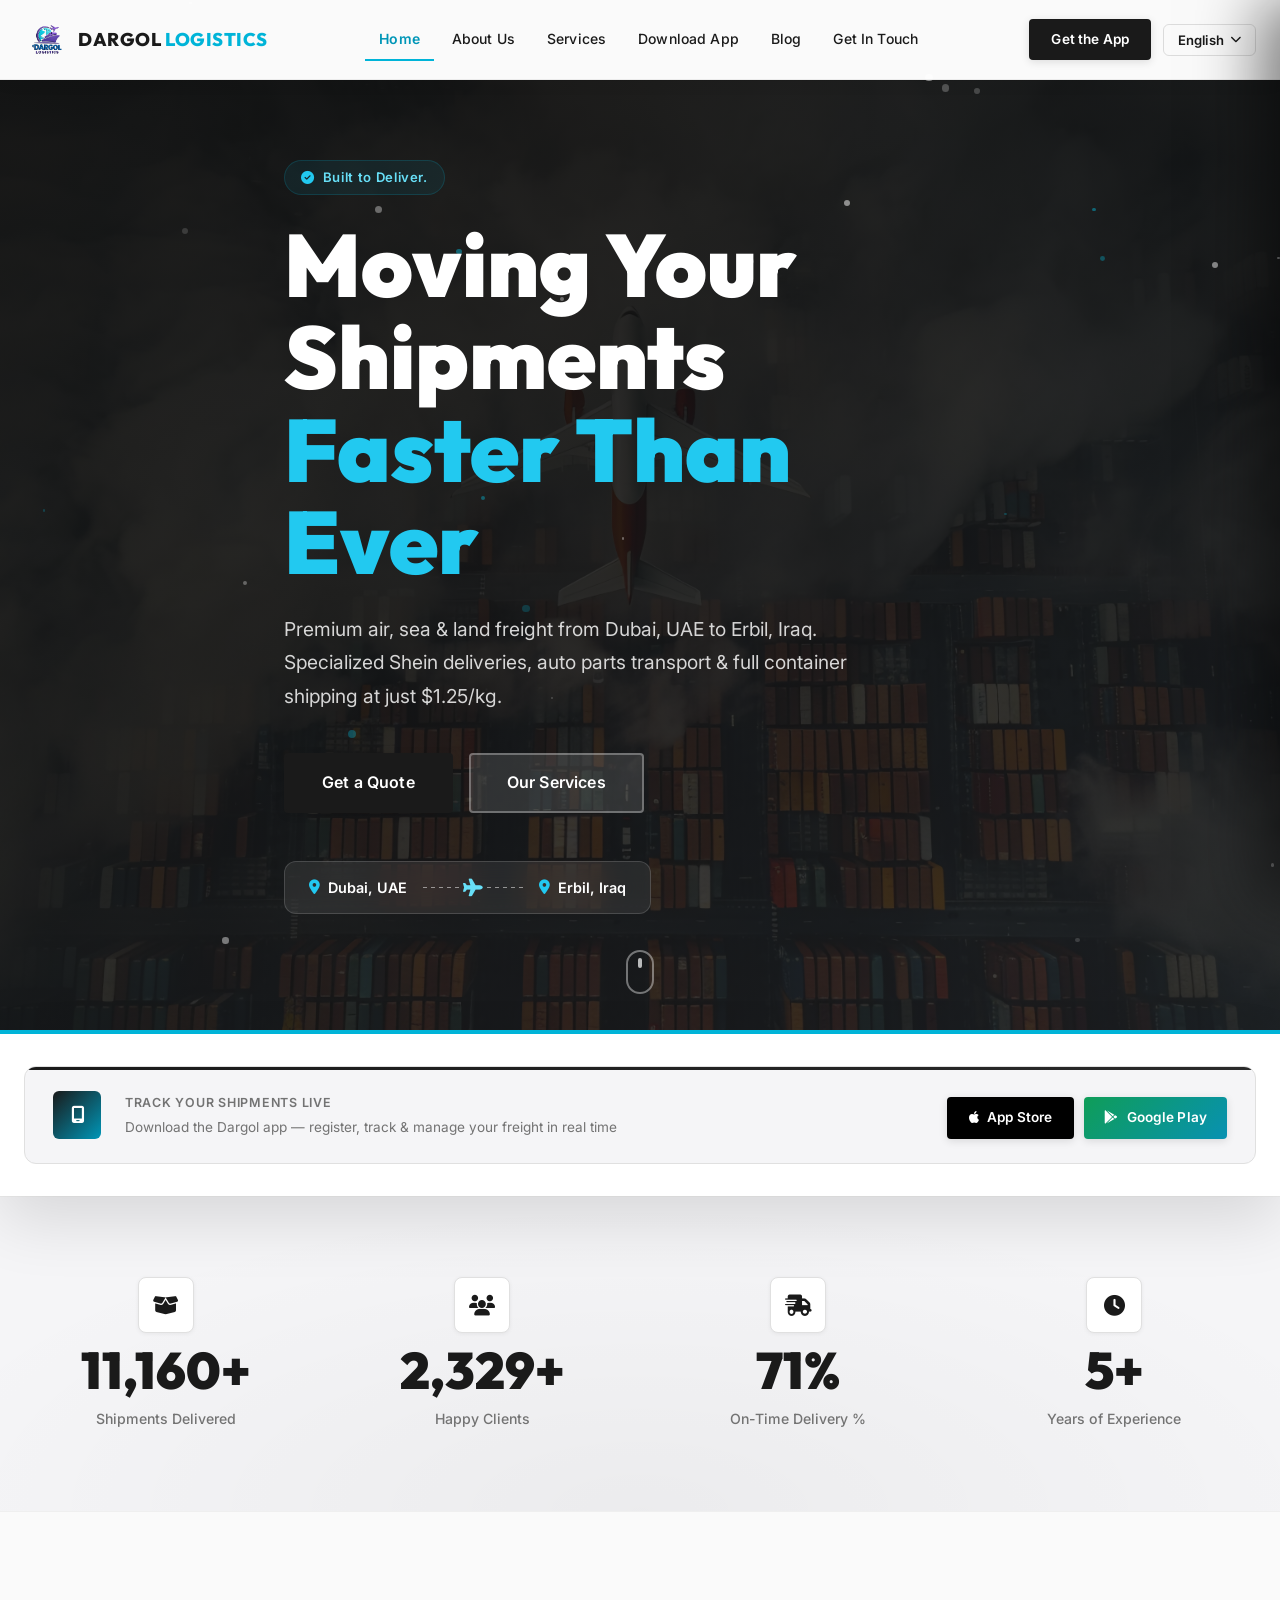
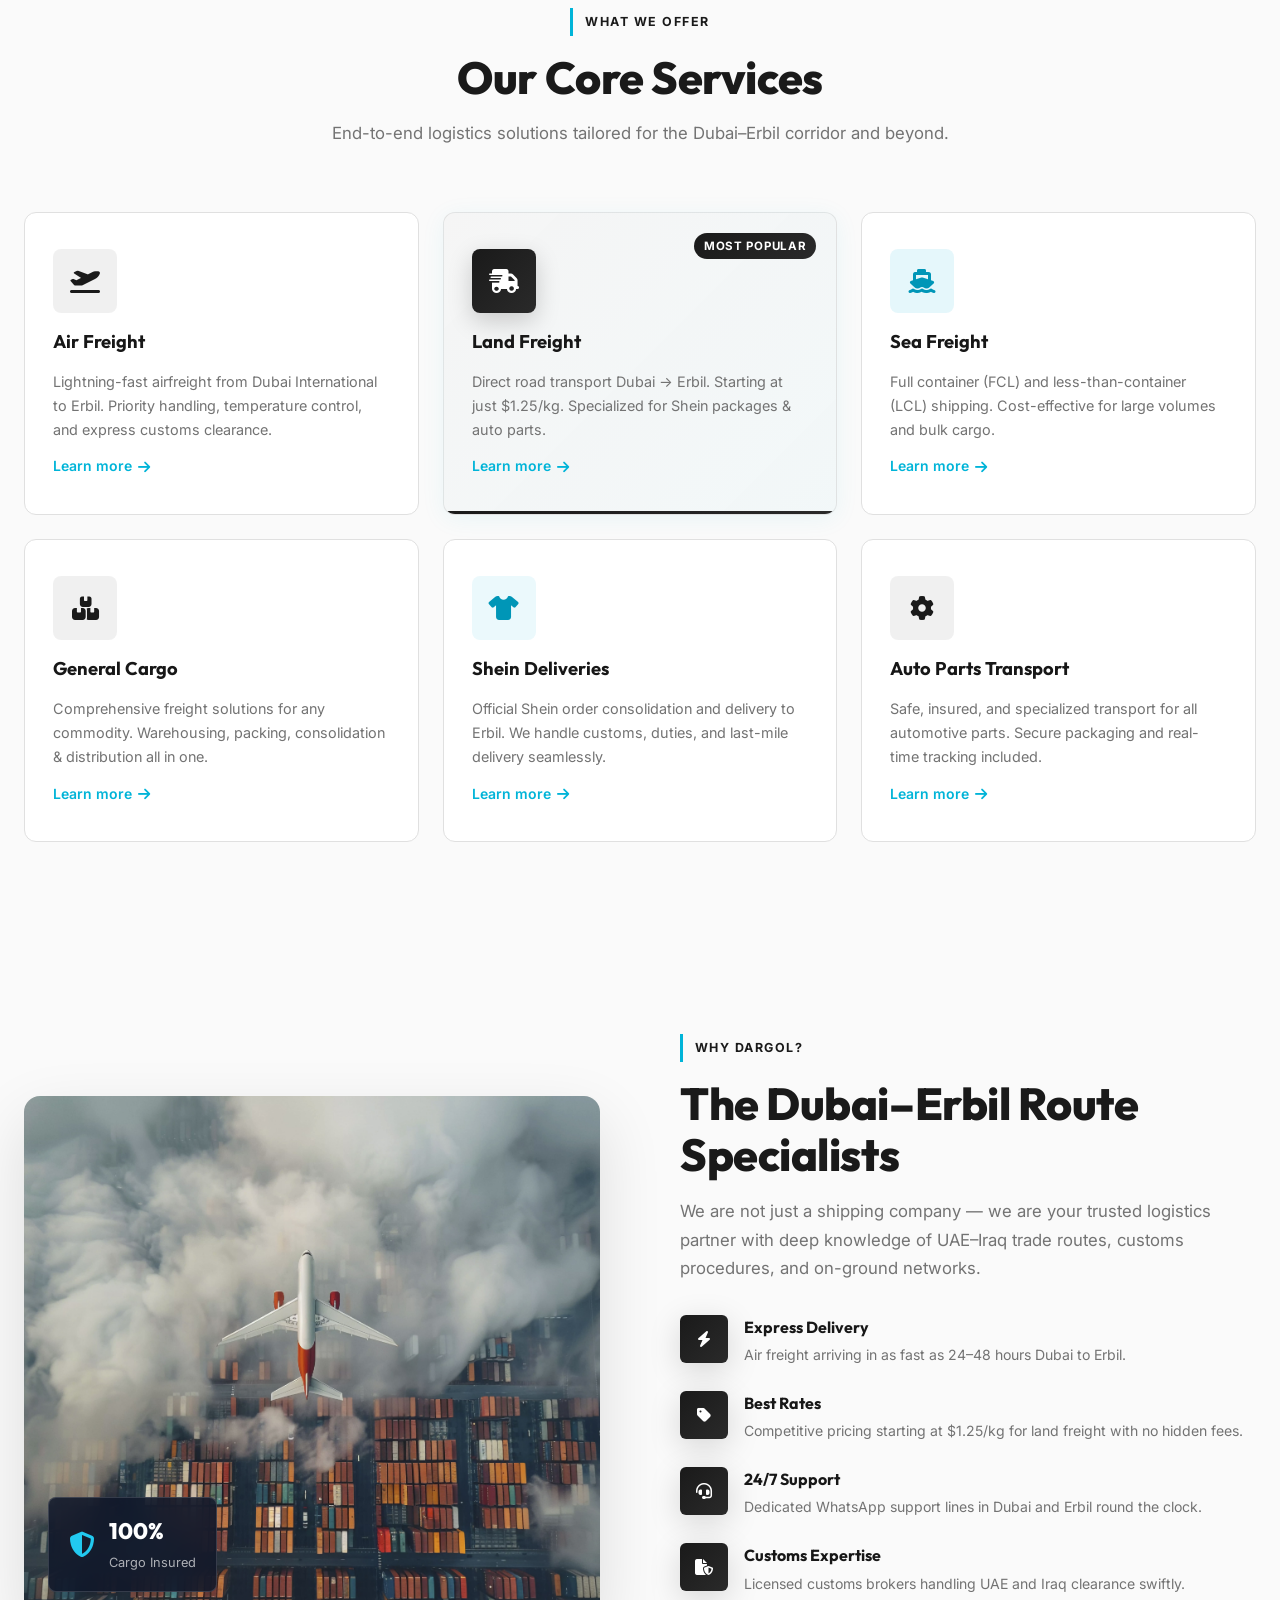
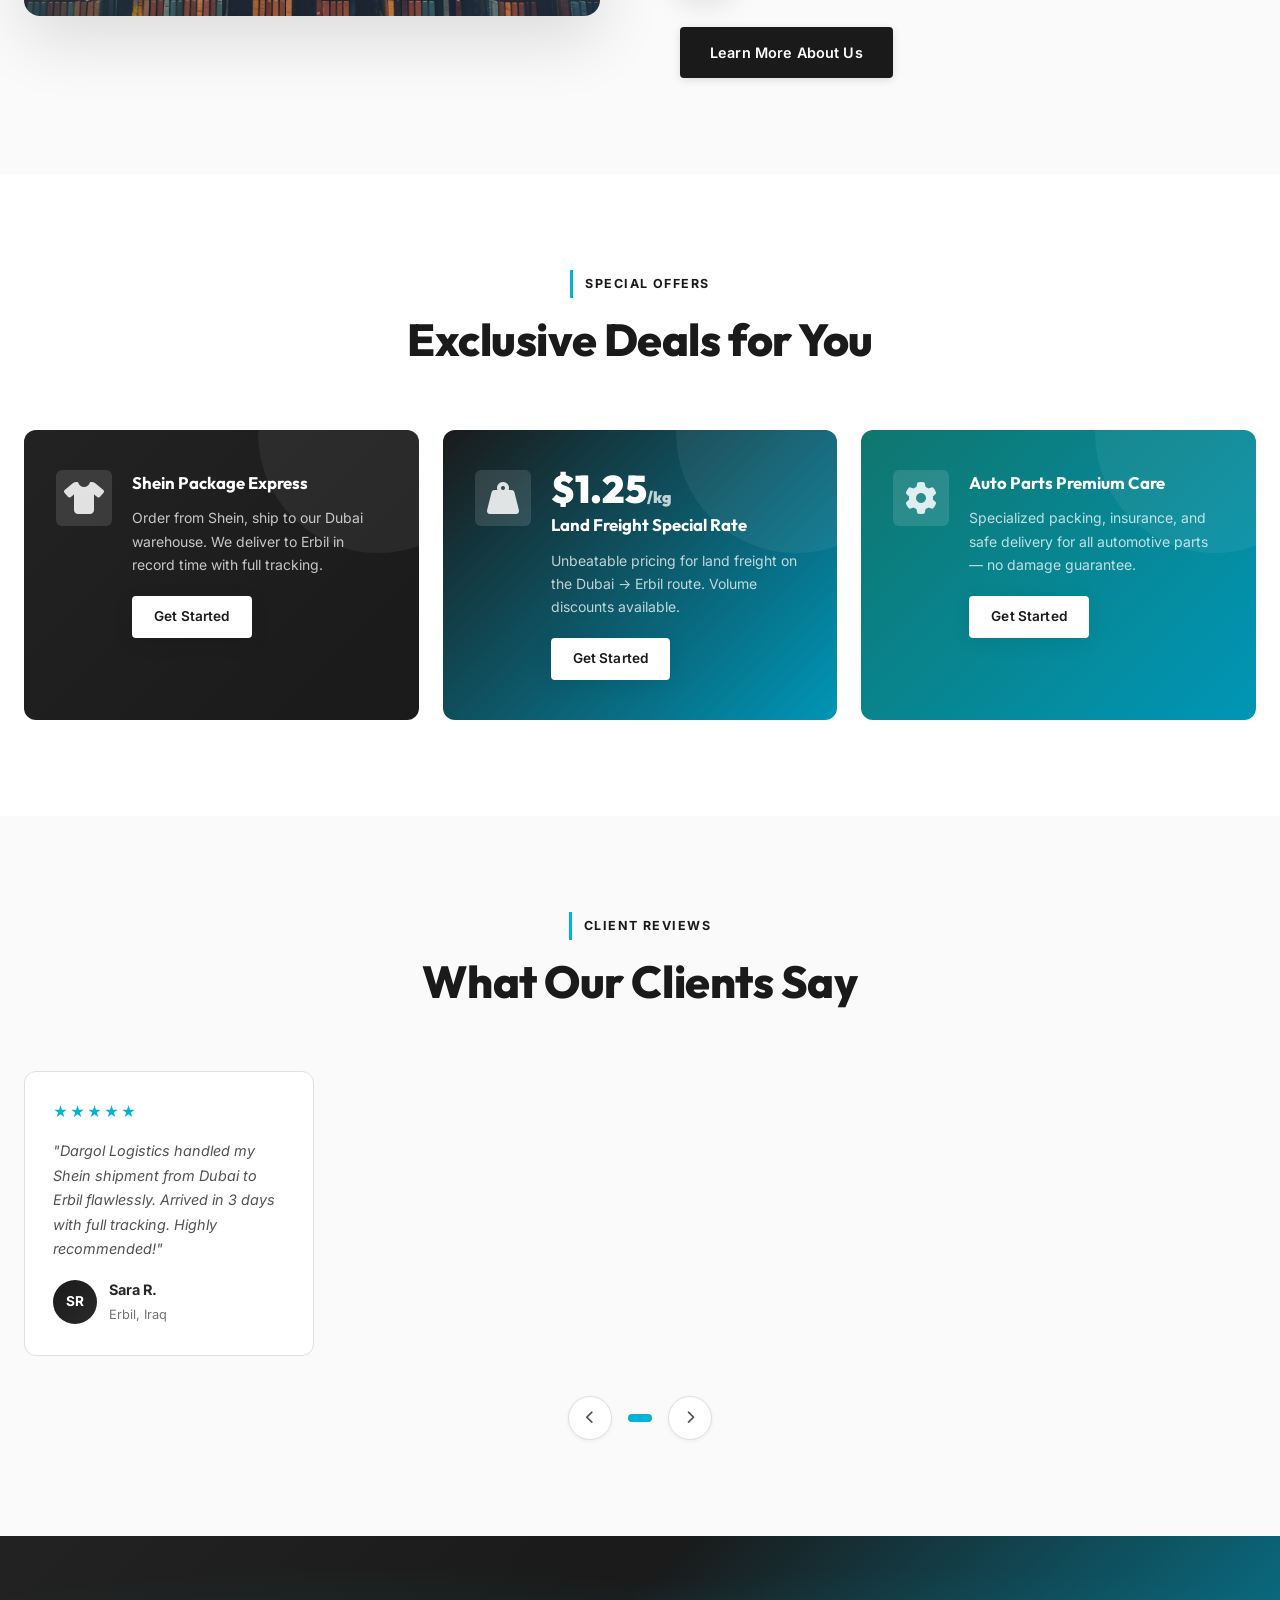
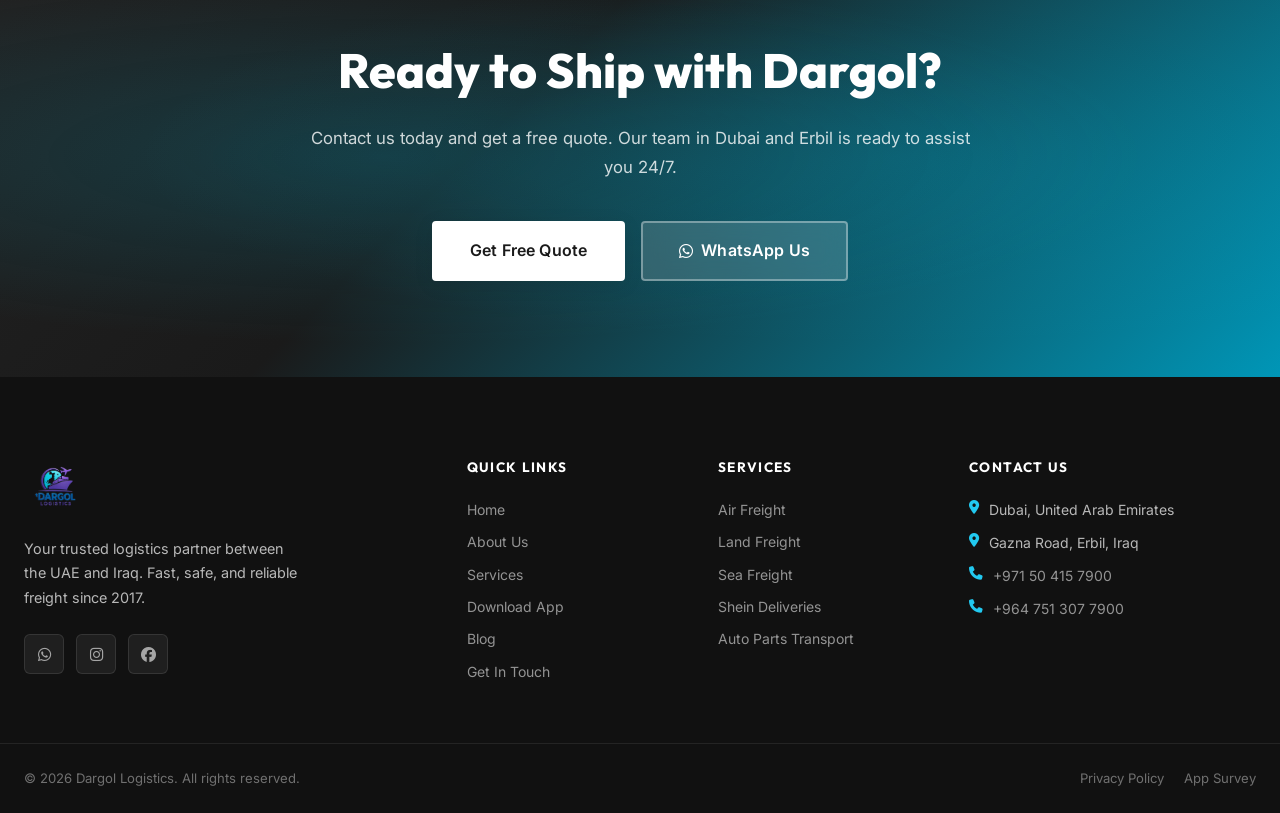
==== index.html @ cd977b60 "Polish folder structure, apply strict black/white/cyan theme, update translations" ====
﻿<!DOCTYPE html>

<html dir="ltr" lang="en">

<head>
  <meta charset="utf-8" />
  <meta content="width=device-width, initial-scale=1.0" name="viewport" />
  <title>Dargol Logistics – Dubai to Erbil Freight &amp; Cargo Specialists</title>
  <meta
    content="Dargol Logistics provides premium air, sea, land and freight services from Dubai (UAE) to Erbil (Iraq). Specializing in Shein deliveries, auto parts, and full container shipping."
    name="description" />
  <meta content="Dargol Logistics, Dubai Erbil freight, cargo shipping, air freight, land freight, Shein delivery Iraq"
    name="keywords" />
  <meta content="Dargol Logistics – Dubai to Erbil Freight Specialists" property="og:title" />
  <meta
    content="Fast, safe and reliable freight from Dubai to Erbil. Air, Sea &amp; Land Freight. Special Shein &amp; Auto Parts delivery."
    property="og:description" />
  <meta content="dargollogistics.PNG" property="og:image" />
  <meta content="website" property="og:type" />
  <link href="dargollogistics.PNG" rel="icon" type="image/png" />
  <!-- Google Fonts -->
  <link href="https://fonts.googleapis.com" rel="preconnect" />
  <link crossorigin="" href="https://fonts.gstatic.com" rel="preconnect" />
  <link
    href="https://fonts.googleapis.com/css2?family=Inter:wght@300;400;500;600;700;800;900&amp;family=Outfit:wght@300;400;600;700;800;900&amp;display=swap"
    rel="stylesheet" />
  <!-- Font Awesome -->
  <link href="https://cdnjs.cloudflare.com/ajax/libs/font-awesome/6.5.0/css/all.min.css" rel="stylesheet">
  <!-- Main CSS -->
  <link href="css/style.css" rel="stylesheet">
  </link>
  </link>
</head>

<body class="page-home" data-lang="en">
  <!-- ═══════════════ SIDE MENU OVERLAY ═══════════════ -->
  <div class="side-overlay" id="sideOverlay" onclick="closeSideMenu()"></div>
  <!-- ═══════════════ SIDE MENU DRAWER ═══════════════ -->
  <aside aria-label="Side navigation" class="side-menu" id="sideMenu">
    <div class="side-menu__header">
      <img alt="Dargol Logistics Logo" class="side-menu__logo" src="images/dargollogistics.PNG" />
      <button aria-label="Close menu" class="side-menu__close" id="sideMenuClose" onclick="closeSideMenu()">
        <i class="fa-solid fa-xmark"></i>
      </button>
    </div>
    <nav class="side-menu__nav">
      <a class="side-nav-link active" data-i18n="nav_home" href="index.html">
        <i class="fa-solid fa-house"></i> <span>Home</span>
      </a>
      <a class="side-nav-link" data-i18n="nav_about" href="about.html">
        <i class="fa-solid fa-building"></i> <span>About Us</span>
      </a>
      <a class="side-nav-link" data-i18n="nav_services" href="services.html">
        <i class="fa-solid fa-truck-fast"></i> <span>Services</span>
      </a>
      <a class="side-nav-link" data-i18n="nav_download" href="download.html">
        <i class="fa-solid fa-mobile-screen"></i> <span>Download App</span>
      </a>
      <a class="side-nav-link" data-i18n="nav_blog" href="blog.html">
        <i class="fa-solid fa-newspaper"></i> <span>Blog</span>
      </a>
      <a class="side-nav-link" data-i18n="nav_contact" href="contact.html">
        <i class="fa-solid fa-envelope"></i> <span>Get In Touch</span>
      </a>
      <a class="side-nav-link" data-i18n="nav_survey" href="survey.html">
        <i class="fa-solid fa-clipboard-list"></i> <span>App Survey</span>
      </a>
      <a class="side-nav-link" data-i18n="nav_privacy" href="privacy.html">
        <i class="fa-solid fa-shield-halved"></i> <span>Privacy Policy</span>
      </a>
    </nav>
    <div class="side-menu__contacts">
      <a class="wa-link" href="https://wa.me/971504157900" target="_blank">
        <i class="fa-brands fa-whatsapp"></i> +971 50 415 7900
      </a>
      <a class="wa-link" href="https://wa.me/9647513077900" target="_blank">
        <i class="fa-brands fa-whatsapp"></i> +964 751 307 7900
      </a>
    </div>
    <!-- Language Switcher — bottom of side menu, text-only -->
    <div class="lang-switcher" id="sideLangSwitcher">
      <p class="lang-switcher__label" data-i18n="change_language">Language</p>
      <div class="lang-switcher__buttons">
        <button class="lang-btn active" data-lang="en" onclick="switchLang('en')">English</button>
        <button class="lang-btn" data-lang="ku" onclick="switchLang('ku')">کوردی</button>
        <button class="lang-btn" data-lang="ar" onclick="switchLang('ar')">العربية</button>
      </div>
    </div>
  </aside>
  <!-- ═══════════════ TOP NAVIGATION ═══════════════ -->
  <header class="navbar" id="mainNavbar">
    <div class="navbar__inner container">
      <a class="navbar__brand" href="index.html">
        <img alt="Dargol Logistics" class="navbar__logo" src="images/dargollogistics.PNG" />
        <span class="navbar__name">DARGOL <span>LOGISTICS</span></span>
      </a>
      <nav aria-label="Main navigation" class="navbar__links">
        <a class="nav-link active" data-i18n="nav_home" href="index.html">Home</a>
        <a class="nav-link" data-i18n="nav_about" href="about.html">About</a>
        <a class="nav-link" data-i18n="nav_services" href="services.html">Services</a>
        <a class="nav-link" data-i18n="nav_download" href="download.html">Download App</a>
        <a class="nav-link" data-i18n="nav_blog" href="blog.html">Blog</a>
        <a class="nav-link" data-i18n="nav_contact" href="contact.html">Contact</a>
      </nav>
      <div class="navbar__actions">
        <a class="btn btn--primary btn--sm" data-i18n="nav_get_app" href="download.html"><i
            class="fa-solid fa-mobile-screen"></i> Get the App</a>
        <div class="lang-dropdown" id="langDropdown">
          <button class="lang-dropdown__toggle" id="langDropdownToggle" onclick="toggleLangDropdown()" aria-label="Change language">
            <span id="langDropdownLabel">English</span>
            <i class="fa-solid fa-chevron-down"></i>
          </button>
          <div class="lang-dropdown__menu" id="langDropdownMenu">
            <button class="lang-dropdown__item active" data-lang="en" onclick="switchLang('en');closeLangDropdown()">English</button>
            <button class="lang-dropdown__item" data-lang="ku" onclick="switchLang('ku');closeLangDropdown()">کوردی</button>
            <button class="lang-dropdown__item" data-lang="ar" onclick="switchLang('ar');closeLangDropdown()">العربية</button>
          </div>
        </div>
        <button aria-label="Open menu" class="hamburger" id="hamburgerBtn" onclick="openSideMenu()">
          <span></span><span></span><span></span>
        </button>
      </div>
    </div>
  </header>
  <!-- ═══════════════ HERO SECTION ═══════════════ -->
  <section class="hero" id="hero">
    <div class="hero__bg">
      <div class="hero__particles" id="heroParticles"></div>
      <div class="hero__overlay"></div>
      <img alt="Logistics background" class="hero__img" src="images/transport-logistics-products.jpg" />
    </div>
    <div class="hero__content container">
      <div class="hero__badge animate-fadeInUp" style="--delay:0.1s">
        <i class="fa-solid fa-circle-check"></i>
        <span data-i18n="hero_badge">Built to Deliver.</span>
      </div>
      <h1 class="hero__title animate-fadeInUp" style="--delay:0.2s">
        <span data-i18n="hero_title1">Moving Your Shipments</span><br />
        <span class="hero__gradient-text" data-i18n="hero_title2">Faster Than Ever</span>
      </h1>
      <p class="hero__subtitle animate-fadeInUp" data-i18n="hero_subtitle" style="--delay:0.35s">
        Premium air, sea &amp; land freight from <strong>Dubai, UAE</strong> to <strong>Erbil, Iraq</strong>.
        Specialized Shein deliveries, auto parts transport &amp; full container shipping at just
        <strong>$1.25/kg</strong>.
      </p>
      <div class="hero__ctas animate-fadeInUp" style="--delay:0.5s">
        <a class="btn btn--primary btn--lg" data-i18n="hero_cta1" href="contact.html">
          <i class="fa-solid fa-paper-plane"></i> Get a Quote
        </a>
        <a class="btn btn--glass btn--lg" data-i18n="hero_cta2" href="services.html">
          <i class="fa-solid fa-arrow-right"></i> Our Services
        </a>
      </div>
      <!-- Route Badge -->
      <div class="route-badge animate-fadeInUp" style="--delay:0.65s">
        <div class="route-badge__city">
          <i class="fa-solid fa-location-dot"></i>
          <span>Dubai, UAE</span>
        </div>
        <div class="route-badge__line">
          <div class="route-badge__dots"></div>
          <i class="fa-solid fa-plane route-badge__plane"></i>
          <div class="route-badge__dots"></div>
        </div>
        <div class="route-badge__city">
          <i class="fa-solid fa-location-dot"></i>
          <span>Erbil, Iraq</span>
        </div>
      </div>
    </div>
    <!-- Scroll indicator -->
    <div class="hero__scroll">
      <div class="scroll-indicator"></div>
    </div>
  </section>
  <!-- ═══════════════ APP DOWNLOAD BAR ═══════════════ -->
  <section class="track-bar">
    <div class="container">
      <div class="track-bar__inner" style="gap: 24px;">
        <div class="track-bar__icon" style="background: linear-gradient(135deg, var(--purple-600), var(--cyan-600));">
          <i class="fa-solid fa-mobile-screen"></i>
        </div>
        <div class="track-bar__field">
          <label>Track Your Shipments Live</label>
          <span style="font-size:0.85rem; color:var(--gray-500);">Download the Dargol app — register, track &amp; manage
            your freight in real time</span>
        </div>
        <div style="display:flex; gap:10px; flex-shrink:0; flex-wrap:wrap;">
          <a class="btn btn--primary btn--sm" href="https://apps.apple.com/iq/app/dargol-logistics/id6765804673"
            rel="noopener" style="background:#000; border-color:#000;" target="_blank">
            <i class="fa-brands fa-apple"></i> App Store
          </a>
          <a class="btn btn--primary btn--sm"
            href="https://play.google.com/store/apps/details?id=com.dargol.logistics&amp;hl=en" rel="noopener"
            style="background:linear-gradient(135deg,#0f9d58,#0891b2); border:none;" target="_blank">
            <i class="fa-brands fa-google-play"></i> Google Play
          </a>
        </div>
      </div>
    </div>
  </section>
  <!-- ═══════════════ STATS SECTION ═══════════════ -->
  <section class="stats-section">
    <div class="container">
      <div class="stats-grid">
        <div class="stat-card animate-countUp">
          <div class="stat-card__icon"><i class="fa-solid fa-box-open"></i></div>
          <div class="stat-card__num" data-target="15000">0</div>
          <div class="stat-card__label" data-i18n="stat1">Shipments Delivered</div>
        </div>
        <div class="stat-card animate-countUp">
          <div class="stat-card__icon"><i class="fa-solid fa-users"></i></div>
          <div class="stat-card__num" data-target="3200">0</div>
          <div class="stat-card__label" data-i18n="stat2">Happy Clients</div>
        </div>
        <div class="stat-card animate-countUp">
          <div class="stat-card__icon"><i class="fa-solid fa-truck-fast"></i></div>
          <div class="stat-card__num" data-target="98">0</div>
          <div class="stat-card__label" data-i18n="stat3">On-Time Delivery %</div>
        </div>
        <div class="stat-card animate-countUp">
          <div class="stat-card__icon"><i class="fa-solid fa-clock"></i></div>
          <div class="stat-card__num" data-target="7">0</div>
          <div class="stat-card__label" data-i18n="stat4">Years of Experience</div>
        </div>
      </div>
    </div>
  </section>
  <!-- ═══════════════ SERVICES HIGHLIGHTS ═══════════════ -->
  <section class="services-section section" id="services">
    <div class="container">
      <div class="section-header">
        <div class="section-tag" data-i18n="services_tag">What We Offer</div>
        <h2 class="section-title" data-i18n="services_title">Our Core Services</h2>
        <p class="section-subtitle" data-i18n="services_subtitle">End-to-end logistics solutions tailored for the
          Dubai–Erbil corridor and beyond.</p>
      </div>
      <div class="services-grid">
        <!-- Air Freight -->
        <a class="service-card" href="services.html#air">
          <div class="service-card__icon service-card__icon--air">
            <i class="fa-solid fa-plane-departure"></i>
          </div>
          <h3 data-i18n="svc_air">Air Freight</h3>
          <p data-i18n="svc_air_desc">Lightning-fast airfreight from Dubai International to Erbil. Priority handling,
            temperature control, and express customs clearance.</p>
          <span class="service-card__link">Learn more <i class="fa-solid fa-arrow-right"></i></span>
        </a>
        <!-- Land Freight -->
        <a class="service-card service-card--featured" href="services.html#land">
          <div class="service-card__badge" data-i18n="svc_featured">Most Popular</div>
          <div class="service-card__icon service-card__icon--land">
            <i class="fa-solid fa-truck-fast"></i>
          </div>
          <h3 data-i18n="svc_land">Land Freight</h3>
          <p data-i18n="svc_land_desc">Direct road transport Dubai → Erbil. Starting at just <strong>$1.25/kg</strong>.
            Specialized for Shein packages &amp; auto parts.</p>
          <span class="service-card__link">Learn more <i class="fa-solid fa-arrow-right"></i></span>
        </a>
        <!-- Sea Freight -->
        <a class="service-card" href="services.html#sea">
          <div class="service-card__icon service-card__icon--sea">
            <i class="fa-solid fa-ship"></i>
          </div>
          <h3 data-i18n="svc_sea">Sea Freight</h3>
          <p data-i18n="svc_sea_desc">Full container (FCL) and less-than-container (LCL) shipping. Cost-effective for
            large volumes and bulk cargo.</p>
          <span class="service-card__link">Learn more <i class="fa-solid fa-arrow-right"></i></span>
        </a>
        <!-- General Cargo -->
        <a class="service-card" href="services.html#cargo">
          <div class="service-card__icon service-card__icon--cargo">
            <i class="fa-solid fa-boxes-stacked"></i>
          </div>
          <h3 data-i18n="svc_cargo">General Cargo</h3>
          <p data-i18n="svc_cargo_desc">Comprehensive freight solutions for any commodity. Warehousing, packing,
            consolidation &amp; distribution all in one.</p>
          <span class="service-card__link">Learn more <i class="fa-solid fa-arrow-right"></i></span>
        </a>
        <!-- Shein Special -->
        <a class="service-card" href="services.html#shein">
          <div class="service-card__icon service-card__icon--shein">
            <i class="fa-solid fa-shirt"></i>
          </div>
          <h3 data-i18n="svc_shein">Shein Deliveries</h3>
          <p data-i18n="svc_shein_desc">Official Shein order consolidation and delivery to Erbil. We handle customs,
            duties, and last-mile delivery seamlessly.</p>
          <span class="service-card__link">Learn more <i class="fa-solid fa-arrow-right"></i></span>
        </a>
        <!-- Auto Parts -->
        <a class="service-card" href="services.html#autoparts">
          <div class="service-card__icon service-card__icon--auto">
            <i class="fa-solid fa-gear"></i>
          </div>
          <h3 data-i18n="svc_auto">Auto Parts Transport</h3>
          <p data-i18n="svc_auto_desc">Safe, insured, and specialized transport for all automotive parts. Secure
            packaging and real-time tracking included.</p>
          <span class="service-card__link">Learn more <i class="fa-solid fa-arrow-right"></i></span>
        </a>
      </div>
    </div>
  </section>
  <!-- ═══════════════ WHY CHOOSE US ═══════════════ -->
  <section class="why-section section">
    <div class="why-section__bg"></div>
    <div class="container">
      <div class="why-grid">
        <div class="why-image">
          <div class="why-image__frame">
            <img alt="Dargol Logistics Operations" src="images/transport-logistics-products.jpg" />
            <div class="why-image__badge">
              <i class="fa-solid fa-shield-halved"></i>
              <div>
                <strong>100%</strong>
                <span data-i18n="why_badge">Cargo Insured</span>
              </div>
            </div>
          </div>
        </div>
        <div class="why-content">
          <div class="section-tag" data-i18n="why_tag">Why Dargol?</div>
          <h2 class="section-title" data-i18n="why_title">The Dubai–Erbil Route<br />Specialists</h2>
          <p class="section-subtitle" data-i18n="why_desc">We are not just a shipping company — we are your trusted
            logistics partner with deep knowledge of UAE–Iraq trade routes, customs procedures, and on-ground networks.
          </p>
          <div class="why-features">
            <div class="why-feature">
              <div class="why-feature__icon"><i class="fa-solid fa-bolt"></i></div>
              <div>
                <h4 data-i18n="why_f1">Express Delivery</h4>
                <p data-i18n="why_f1_desc">Air freight arriving in as fast as 24–48 hours Dubai to Erbil.</p>
              </div>
            </div>
            <div class="why-feature">
              <div class="why-feature__icon"><i class="fa-solid fa-tag"></i></div>
              <div>
                <h4 data-i18n="why_f2">Best Rates</h4>
                <p data-i18n="why_f2_desc">Competitive pricing starting at $1.25/kg for land freight with no hidden
                  fees.</p>
              </div>
            </div>
            <div class="why-feature">
              <div class="why-feature__icon"><i class="fa-solid fa-headset"></i></div>
              <div>
                <h4 data-i18n="why_f3">24/7 Support</h4>
                <p data-i18n="why_f3_desc">Dedicated WhatsApp support lines in Dubai and Erbil round the clock.</p>
              </div>
            </div>
            <div class="why-feature">
              <div class="why-feature__icon"><i class="fa-solid fa-file-shield"></i></div>
              <div>
                <h4 data-i18n="why_f4">Customs Expertise</h4>
                <p data-i18n="why_f4_desc">Licensed customs brokers handling UAE and Iraq clearance swiftly.</p>
              </div>
            </div>
          </div>
          <a class="btn btn--primary" data-i18n="why_cta" href="about.html">
            Learn More About Us <i class="fa-solid fa-arrow-right"></i>
          </a>
        </div>
      </div>
    </div>
  </section>
  <!-- ═══════════════ SPECIAL OFFERS ═══════════════ -->
  <section class="offers-section section">
    <div class="container">
      <div class="section-header">
        <div class="section-tag" data-i18n="offers_tag">Special Offers</div>
        <h2 class="section-title" data-i18n="offers_title">Exclusive Deals for You</h2>
      </div>
      <div class="offers-grid">
        <div class="offer-card offer-card--purple">
          <div class="offer-card__icon"><i class="fa-solid fa-shirt"></i></div>
          <div class="offer-card__content">
            <h3 data-i18n="offer1_title">Shein Package Express</h3>
            <p data-i18n="offer1_desc">Order from Shein, ship to our Dubai warehouse. We deliver to Erbil in record time
              with full tracking.</p>
            <a class="btn btn--white btn--sm" data-i18n="offer_cta" href="contact.html">Get Started</a>
          </div>
        </div>
        <div class="offer-card offer-card--blue">
          <div class="offer-card__icon"><i class="fa-solid fa-weight-hanging"></i></div>
          <div class="offer-card__content">
            <div class="offer-card__price">$1.25<span>/kg</span></div>
            <h3 data-i18n="offer2_title">Land Freight Special Rate</h3>
            <p data-i18n="offer2_desc">Unbeatable pricing for land freight on the Dubai → Erbil route. Volume discounts
              available.</p>
            <a class="btn btn--white btn--sm" data-i18n="offer_cta" href="contact.html">Get Started</a>
          </div>
        </div>
        <div class="offer-card offer-card--teal">
          <div class="offer-card__icon"><i class="fa-solid fa-gear"></i></div>
          <div class="offer-card__content">
            <h3 data-i18n="offer3_title">Auto Parts Premium Care</h3>
            <p data-i18n="offer3_desc">Specialized packing, insurance, and safe delivery for all automotive parts — no
              damage guarantee.</p>
            <a class="btn btn--white btn--sm" data-i18n="offer_cta" href="contact.html">Get Started</a>
          </div>
        </div>
      </div>
    </div>
  </section>
  <!-- ═══════════════ TESTIMONIALS ═══════════════ -->
  <section class="testimonials-section section">
    <div class="container">
      <div class="section-header">
        <div class="section-tag" data-i18n="test_tag">Client Reviews</div>
        <h2 class="section-title" data-i18n="test_title">What Our Clients Say</h2>
      </div>
      <div class="testimonials-track" id="testimonialsTrack">
        <div class="testimonial-card">
          <div class="testimonial-card__stars">★★★★★</div>
          <p class="testimonial-card__text" data-i18n="test1">"Dargol Logistics handled my Shein shipment from Dubai to
            Erbil flawlessly. Arrived in 3 days with full tracking. Highly recommended!"</p>
          <div class="testimonial-card__author">
            <div class="testimonial-card__avatar">SR</div>
            <div>
              <strong>Sara R.</strong>
              <span>Erbil, Iraq</span>
            </div>
          </div>
        </div>
        <div class="testimonial-card">
          <div class="testimonial-card__stars">★★★★★</div>
          <p class="testimonial-card__text" data-i18n="test2">"We use Dargol for all our auto parts imports. Their
            packaging is exceptional and we've never had a damaged part. Best logistics service in the region."</p>
          <div class="testimonial-card__author">
            <div class="testimonial-card__avatar">KA</div>
            <div>
              <strong>Karwan A.</strong>
              <span>Auto Dealer, Erbil</span>
            </div>
          </div>
        </div>
        <div class="testimonial-card">
          <div class="testimonial-card__stars">★★★★★</div>
          <p class="testimonial-card__text" data-i18n="test3">"The $1.25/kg land freight rate is unbeatable in the
            market. Dargol consistently delivers on time and their WhatsApp support is instant."</p>
          <div class="testimonial-card__author">
            <div class="testimonial-card__avatar">MH</div>
            <div>
              <strong>Mohammed H.</strong>
              <span>Trader, Dubai</span>
            </div>
          </div>
        </div>
        <div class="testimonial-card">
          <div class="testimonial-card__stars">★★★★★</div>
          <p class="testimonial-card__text" data-i18n="test4">"Sea freight container shipment arranged within 48 hours.
            Professional team, perfect documentation. Will use Dargol for all future shipments."</p>
          <div class="testimonial-card__author">
            <div class="testimonial-card__avatar">LB</div>
            <div>
              <strong>Lana B.</strong>
              <span>Import/Export, Gazna Road</span>
            </div>
          </div>
        </div>
      </div>
      <div class="testimonials-nav">
        <button aria-label="Previous" class="test-nav-btn" onclick="prevTestimonial()"><i
            class="fa-solid fa-chevron-left"></i></button>
        <div class="test-dots" id="testDots"></div>
        <button aria-label="Next" class="test-nav-btn" onclick="nextTestimonial()"><i
            class="fa-solid fa-chevron-right"></i></button>
      </div>
    </div>
  </section>
  <!-- ═══════════════ CTA BANNER ═══════════════ -->
  <section class="cta-banner">
    <div class="cta-banner__bg"></div>
    <div class="container">
      <div class="cta-banner__content">
        <h2 data-i18n="cta_title">Ready to Ship with Dargol?</h2>
        <p data-i18n="cta_subtitle">Contact us today and get a free quote. Our team in Dubai and Erbil is ready to
          assist you 24/7.</p>
        <div class="cta-banner__actions">
          <a class="btn btn--white btn--lg" data-i18n="cta_btn1" href="contact.html">Get Free Quote</a>
          <a class="btn btn--glass-white btn--lg" href="https://wa.me/971504157900" target="_blank">
            <i class="fa-brands fa-whatsapp"></i> <span data-i18n="cta_btn2">WhatsApp Us</span>
          </a>
        </div>
      </div>
    </div>
  </section>
  <!-- ═══════════════ FOOTER ═══════════════ -->
  <footer class="footer">
    <div class="footer__main container">
      <div class="footer__brand">
        <img alt="Dargol Logistics" class="footer__logo" src="images/dargollogistics.PNG" />
        <p data-i18n="footer_about">Your trusted logistics partner between the UAE and Iraq. Fast, safe, and reliable
          freight since 2017.</p>
        <div class="footer__socials">
          <a aria-label="WhatsApp" href="https://wa.me/971504157900" target="_blank"><i
              class="fa-brands fa-whatsapp"></i></a>
          <a aria-label="Instagram" href="https://www.instagram.com/dargollogistics?igsh=M21uc2piYWtsaDI0"
            target="_blank"><i class="fa-brands fa-instagram"></i></a>
          <a aria-label="Facebook" href="https://www.facebook.com/share/1GXfdihBxV/?mibextid=wwXIfr" target="_blank"><i
              class="fa-brands fa-facebook"></i></a>
        </div>
      </div>
      <div class="footer__links">
        <h4 data-i18n="footer_quick">Quick Links</h4>
        <ul>
          <li><a data-i18n="nav_home" href="index.html">Home</a></li>
          <li><a data-i18n="nav_about" href="about.html">About Us</a></li>
          <li><a data-i18n="nav_services" href="services.html">Services</a></li>
          <li><a data-i18n="nav_download" href="download.html">Download App</a></li>
          <li><a data-i18n="nav_blog" href="blog.html">Blog</a></li>
          <li><a data-i18n="nav_contact" href="contact.html">Contact</a></li>
        </ul>
      </div>
      <div class="footer__services">
        <h4 data-i18n="footer_services">Services</h4>
        <ul>
          <li><a data-i18n="svc_air" href="services.html#air">Air Freight</a></li>
          <li><a data-i18n="svc_land" href="services.html#land">Land Freight</a></li>
          <li><a data-i18n="svc_sea" href="services.html#sea">Sea Freight</a></li>
          <li><a data-i18n="svc_shein" href="services.html#shein">Shein Deliveries</a></li>
          <li><a data-i18n="svc_auto" href="services.html#autoparts">Auto Parts</a></li>
        </ul>
      </div>
      <div class="footer__contact">
        <h4 data-i18n="footer_contact">Contact Us</h4>
        <div class="footer__contact-item">
          <i class="fa-solid fa-location-dot"></i>
          <span data-i18n="footer_addr1">Dubai, United Arab Emirates</span>
        </div>
        <div class="footer__contact-item">
          <i class="fa-solid fa-location-dot"></i>
          <span data-i18n="footer_addr2">Gazna Road, Erbil, Iraq</span>
        </div>
        <a class="footer__contact-item footer__contact-item--link" href="tel:+971504157900">
          <i class="fa-solid fa-phone"></i>
          <span>+971 50 415 7900</span>
        </a>
        <a class="footer__contact-item footer__contact-item--link" href="tel:+9647513077900">
          <i class="fa-solid fa-phone"></i>
          <span>+964 751 307 7900</span>
        </a>
      </div>
    </div>
    <div class="footer__bottom">
      <div class="container">
        <p>© 2026 Dargol Logistics. <span data-i18n="footer_rights">All rights reserved.</span></p>
        <div class="footer__bottom-links">
          <a data-i18n="nav_privacy" href="privacy.html">Privacy Policy</a>
          <a data-i18n="nav_survey" href="survey.html">App Survey</a>
        </div>
      </div>
    </div>
  </footer>
  <!-- ═══════════════ BACK TO TOP ═══════════════ -->
  <button aria-label="Back to top" class="back-to-top" id="backToTop" onclick="scrollToTop()">
    <i class="fa-solid fa-chevron-up"></i>
  </button>
  <!-- Scripts -->
  <script src="js/i18n.js"></script>
  <script src="js/main.js"></script>
</body>

</html>
---- css/style.css ----
﻿/* ═══════════════════════════════════════════════════════════════
   DARGOL LOGISTICS — MASTER STYLESHEET
   Premium Palette: Charcoal #1A1A1A · Cyan Accent #00B4D8 · White #FFFFFF
   ═══════════════════════════════════════════════════════════════ */

/* ──────────────────────────── CSS CUSTOM PROPERTIES ──────────────────────────── */
:root {
  /* ══ PRIMARY — Charcoal Black (replaces all purple) ══ */
  --indigo-950: #111111;
  --indigo-900: #1a1a1a;   /* deep dark */
  --indigo-800: #222222;
  --indigo-700: #1a1a1a;   /* ★ BRAND PRIMARY — charcoal */
  --indigo-600: #2a2a2a;
  --indigo-500: #333333;
  --indigo-400: #555555;
  --indigo-200: #e0e0e0;
  --indigo-100: #f5f5f5;
  --indigo-50:  #fafafa;

  /* ══ ACCENT — Vibrant Cyan (unchanged) ══ */
  --cyan-700:   #007a9a;
  --cyan-600:   #0096b7;
  --cyan-500:   #00b4d8;   /* ★ BRAND ACCENT     */
  --cyan-400:   #22c9f0;
  --cyan-300:   #67dff7;
  --cyan-100:   #e0f8ff;

  /* ══ LEGACY ALIASES — all remapped to black/charcoal ══ */
  --purple-900: #111111;
  --purple-800: #1a1a1a;
  --purple-700: #222222;
  --purple-600: #1a1a1a;   /* brand charcoal */
  --purple-500: #00b4d8;   /* cyan accent — kept */
  --purple-400: #22c9f0;
  --purple-300: #67dff7;
  --purple-100: #f5f5f5;

  --blue-900:   #111111;
  --blue-700:   #1a1a1a;
  --blue-600:   #222222;
  --blue-500:   #1a1a1a;
  --blue-400:   #333333;
  --blue-300:   #555555;
  --navy:       #1a1a1a;
  --navy-dark:  #111111;
  --navy-900:   #1a1a1a;
  --navy-800:   #222222;
  --navy-700:   #1a1a1a;
  --navy-600:   #2a2a2a;

  --gold-500:   #00b4d8;   /* cyan */
  --gold-400:   #22c9f0;

  /* ══ NEUTRALS — warm white spectrum ══ */
  --white:      #ffffff;
  --off-white:  #fafafa;
  --gray-50:    #f5f5f7;
  --gray-100:   #efefef;
  --gray-200:   #e0e0e0;
  --gray-300:   #c8c8c8;
  --gray-400:   #a0a0a0;
  --gray-500:   #737373;
  --gray-600:   #525252;
  --gray-700:   #404040;
  --gray-800:   #262626;
  --gray-900:   #171717;

  /* ══ GRADIENTS ══ */
  /* Hero: near-black overlay on photo — authoritative & readable */
  --gradient-hero:    linear-gradient(160deg,
                        rgba(10,10,10,0.94) 0%,
                        rgba(15,15,15,0.88) 45%,
                        rgba(26,26,26,0.78) 100%);
  /* Primary button: solid charcoal */
  --gradient-primary: linear-gradient(135deg, #1a1a1a 0%, #2a2a2a 100%);
  --gradient-card:    linear-gradient(135deg, rgba(0,0,0,0.03) 0%, rgba(0,180,216,0.03) 100%);

  /* ══ SHADOWS — light & elegant on white ══ */
  --shadow-sm:     0 1px 4px rgba(0,0,0,0.06);
  --shadow-md:     0 4px 20px rgba(0,0,0,0.08);
  --shadow-lg:     0 12px 40px rgba(0,0,0,0.10);
  --shadow-xl:     0 24px 64px rgba(0,0,0,0.12);
  --shadow-purple: 0 8px 32px rgba(0,0,0,0.15);
  --shadow-cyan:   0 8px 24px rgba(0,180,216,0.20);
  --shadow-indigo: 0 8px 32px rgba(0,0,0,0.18);

  /* ══ BORDER RADIUS — sharp & corporate ══ */
  --radius-sm:   4px;
  --radius-md:   6px;
  --radius-lg:   8px;
  --radius-xl:   12px;
  --radius-2xl:  16px;
  --radius-full: 9999px;

  /* ══ TRANSITIONS ══ */
  --transition:      0.25s cubic-bezier(0.4, 0, 0.2, 1);
  --transition-fast: 0.15s cubic-bezier(0.4, 0, 0.2, 1);
  --transition-slow: 0.4s cubic-bezier(0.4, 0, 0.2, 1);

  /* ══ TYPOGRAPHY ══ */
  --font-sans:    'Inter', system-ui, -apple-system, sans-serif;
  --font-display: 'Outfit', 'Inter', system-ui, sans-serif;

  /* ══ SPACING ══ */
  --navbar-h:   80px;
  --section-py: 96px;
}

/* ══════════════════════════════════════════════════════
   VESTERBRO FONT — Arabic & Kurdish (RTL) Typography
   Files: fonts/TRYVesterbro-*.ttf
   ══════════════════════════════════════════════════════ */
@font-face {
  font-family: 'Vesterbro';
  src: url('../fonts/TRYVesterbro-Light.ttf') format('truetype');
  font-weight: 300;
  font-style: normal;
  font-display: swap;
}
@font-face {
  font-family: 'Vesterbro';
  src: url('../fonts/TRYVesterbro-Regular.ttf') format('truetype');
  font-weight: 400;
  font-style: normal;
  font-display: swap;
}
@font-face {
  font-family: 'Vesterbro';
  src: url('../fonts/TRYVesterbro-Medium.ttf') format('truetype');
  font-weight: 500;
  font-style: normal;
  font-display: swap;
}
@font-face {
  font-family: 'Vesterbro';
  src: url('../fonts/TRYVesterbro-Bold.ttf') format('truetype');
  font-weight: 700;
  font-style: normal;
  font-display: swap;
}
@font-face {
  font-family: 'Vesterbro';
  src: url('../fonts/TRYVesterbro-ExtraBold.ttf') format('truetype');
  font-weight: 800;
  font-style: normal;
  font-display: swap;
}
@font-face {
  font-family: 'Vesterbro';
  src: url('../fonts/TRYVesterbro-Poster.ttf') format('truetype');
  font-weight: 900;
  font-style: normal;
  font-display: swap;
}

/* ──────────────────────────── RESET & BASE ──────────────────────────── */
*, *::before, *::after { box-sizing: border-box; margin: 0; padding: 0; }

html {
  font-size: 16px;
  scroll-behavior: smooth;
  -webkit-text-size-adjust: 100%;
}

body {
  font-family: var(--font-sans);
  color: var(--gray-800);
  background: var(--white);
  line-height: 1.6;
  overflow-x: hidden;
}

/* RTL support */
body[dir="rtl"] { font-family: 'Inter', 'Tahoma', 'Arial Unicode MS', sans-serif; }

img { max-width: 100%; display: block; }
a { color: inherit; text-decoration: none; }
ul, ol { list-style: none; }
button { cursor: pointer; font-family: inherit; border: none; background: none; }
input, textarea, select { font-family: inherit; }

/* ──────────────────────────── CONTAINER & UTILITIES ──────────────────────────── */
.container {
  width: 100%;
  max-width: 1280px;
  margin-inline: auto;
  padding-inline: 24px;
}

.section { padding-block: var(--section-py); }

.section-header {
  text-align: center;
  max-width: 640px;
  margin-inline: auto;
  margin-bottom: 64px;
}

.section-tag {
  display: inline-flex;
  align-items: center;
  gap: 8px;
  background: transparent;
  border: none;
  border-left: 3px solid var(--cyan-500);
  color: var(--indigo-700);
  font-size: 0.78rem;
  font-weight: 700;
  letter-spacing: 0.12em;
  text-transform: uppercase;
  padding: 4px 0 4px 12px;
  border-radius: 0;
  margin-bottom: 16px;
}

.section-title {
  font-family: var(--font-display);
  font-size: clamp(1.8rem, 4vw, 2.8rem);
  font-weight: 800;
  line-height: 1.15;
  color: var(--indigo-700);
  margin-bottom: 16px;
  letter-spacing: -0.01em;
}

.section-subtitle {
  font-size: 1.05rem;
  color: var(--gray-500);
  line-height: 1.7;
}

/* ──────────────────────────── BUTTONS ──────────────────────────── */
.btn {
  display: inline-flex;
  align-items: center;
  gap: 8px;
  padding: 12px 28px;
  border-radius: var(--radius-sm);   /* sharp — 4px */
  font-weight: 600;
  font-size: 0.9rem;
  letter-spacing: 0.01em;
  transition: var(--transition);
  position: relative;
  cursor: pointer;
  white-space: nowrap;
  border: 2px solid transparent;
}

.btn--primary {
  background: var(--indigo-700);
  color: var(--white);
  border-color: var(--indigo-700);
  box-shadow: 0 2px 8px rgba(0,0,0,0.12);
}
.btn--primary:hover {
  background: var(--indigo-800);
  border-color: var(--indigo-800);
  transform: translateY(-1px);
  box-shadow: 0 6px 20px rgba(26,26,26,0.15);
}

.btn--outline {
  background: transparent;
  color: var(--indigo-700);
  border-color: var(--indigo-700);
}
.btn--outline:hover {
  background: var(--indigo-700);
  color: var(--white);
}

.btn--glass {
  background: rgba(255,255,255,0.12);
  backdrop-filter: blur(12px);
  -webkit-backdrop-filter: blur(12px);
  border: 2px solid rgba(255,255,255,0.30);
  color: var(--white);
}
.btn--glass:hover {
  background: rgba(255,255,255,0.20);
  transform: translateY(-1px);
}

.btn--white {
  background: var(--white);
  color: var(--indigo-700);
  border-color: var(--white);
  box-shadow: var(--shadow-md);
}
.btn--white:hover {
  background: var(--indigo-50);
  transform: translateY(-1px);
  box-shadow: var(--shadow-lg);
}

.btn--glass-white {
  background: rgba(255,255,255,0.15);
  backdrop-filter: blur(12px);
  border: 2px solid rgba(255,255,255,0.35);
  color: var(--white);
}
.btn--glass-white:hover {
  background: rgba(255,255,255,0.25);
  transform: translateY(-1px);
}

.btn--sm { padding: 8px 20px; font-size: 0.85rem; }
.btn--lg { padding: 15px 36px; font-size: 1rem; }


/* ──────────────────────────── ANIMATIONS ──────────────────────────── */
@keyframes fadeInUp {
  from { opacity: 0; transform: translateY(30px); }
  to   { opacity: 1; transform: translateY(0); }
}

@keyframes fadeInLeft {
  from { opacity: 0; transform: translateX(-30px); }
  to   { opacity: 1; transform: translateX(0); }
}

@keyframes fadeInRight {
  from { opacity: 0; transform: translateX(30px); }
  to   { opacity: 1; transform: translateX(0); }
}

@keyframes float {
  0%, 100% { transform: translateY(0px); }
  50% { transform: translateY(-12px); }
}

@keyframes planefly {
  0% { transform: translateX(-20px); opacity: 0.6; }
  100% { transform: translateX(20px); opacity: 1; }
}

@keyframes pulse-ring {
  0% { transform: scale(0.8); opacity: 0.9; }
  100% { transform: scale(1.4); opacity: 0; }
}

@keyframes shimmer {
  0% { background-position: -200% 0; }
  100% { background-position: 200% 0; }
}

@keyframes scrollBounce {
  0%, 100% { transform: translateX(-50%) translateY(0); }
  50% { transform: translateX(-50%) translateY(8px); }
}

.animate-fadeInUp {
  animation: fadeInUp 0.7s cubic-bezier(0.4,0,0.2,1) both;
  animation-delay: var(--delay, 0s);
}

/* ──────────────────────────── SIDE OVERLAY ──────────────────────────── */
.side-overlay {
  position: fixed;
  inset: 0;
  background: rgba(15, 23, 42, 0.65);
  backdrop-filter: blur(4px);
  -webkit-backdrop-filter: blur(4px);
  z-index: 998;
  opacity: 0;
  pointer-events: none;
  transition: opacity var(--transition-slow);
}
.side-overlay.is-active {
  opacity: 1;
  pointer-events: all;
}

/* ──────────────────────────── SIDE MENU ──────────────────────────── */
.side-menu {
  position: fixed;
  top: 0;
  right: -400px;
  width: min(400px, 92vw);
  height: 100dvh;
  background: linear-gradient(160deg, var(--navy-dark) 0%, #1a0b3b 50%, #0c2a4a 100%);
  z-index: 999;
  transition: right var(--transition-slow);
  display: flex;
  flex-direction: column;
  overflow-y: auto;
  box-shadow: -20px 0 60px rgba(0,0,0,0.5);
}

body[dir="rtl"] .side-menu {
  right: auto;
  left: -400px;
  transition: left var(--transition-slow);
}
body[dir="rtl"] .side-menu.is-open { left: 0; }

.side-menu.is-open { right: 0; }

.side-menu__header {
  display: flex;
  align-items: center;
  justify-content: space-between;
  padding: 24px 24px 20px;
  border-bottom: 1px solid rgba(255,255,255,0.08);
}

.side-menu__logo {
  height: 52px;
  width: auto;
  filter: brightness(1.1);
}

.side-menu__close {
  width: 40px;
  height: 40px;
  display: flex;
  align-items: center;
  justify-content: center;
  border-radius: var(--radius-full);
  background: rgba(255,255,255,0.08);
  color: var(--white);
  font-size: 1.2rem;
  transition: var(--transition);
  border: 1px solid rgba(255,255,255,0.12);
}
.side-menu__close:hover {
  background: rgba(0,180,216,0.20);
  border-color: rgba(200,151,42,0.50);
  transform: rotate(90deg);
}

/* ──────── LANGUAGE SWITCHER ──────── */
/* ────────────────────────────────────────────
   DESKTOP NAVBAR — Language Dropdown
   ──────────────────────────────────────────── */
.lang-dropdown {
  position: relative;
}

.lang-dropdown__toggle {
  display: flex;
  align-items: center;
  gap: 6px;
  padding: 7px 14px;
  border: 1.5px solid rgba(0,0,0,0.12);
  border-radius: var(--radius-md);
  background: transparent;
  font-size: 0.82rem;
  font-weight: 600;
  color: #1a1a1a;
  cursor: pointer;
  transition: var(--transition);
  white-space: nowrap;
  letter-spacing: 0.01em;
}
.lang-dropdown__toggle:hover {
  border-color: var(--cyan-500);
  color: var(--cyan-600);
  background: rgba(0,180,216,0.04);
}
.lang-dropdown__toggle i {
  font-size: 0.7rem;
  transition: transform 0.2s ease;
}
.lang-dropdown.open .lang-dropdown__toggle i { transform: rotate(180deg); }

.lang-dropdown__menu {
  position: absolute;
  top: calc(100% + 8px);
  right: 0;
  min-width: 180px;
  background: var(--white);
  border: 1px solid rgba(0,0,0,0.08);
  border-radius: var(--radius-md);
  box-shadow: 0 8px 32px rgba(0,0,0,0.12), 0 2px 8px rgba(0,0,0,0.07);
  overflow: visible;
  z-index: 9999;
  opacity: 0;
  transform: translateY(-6px);
  pointer-events: none;
  transition: opacity 0.18s ease, transform 0.18s ease;
}
.lang-dropdown.open .lang-dropdown__menu {
  opacity: 1;
  transform: translateY(0);
  pointer-events: all;
}

.lang-dropdown__item {
  display: block;
  width: 100%;
  padding: 11px 18px;
  text-align: left;
  background: transparent;
  border: none;
  font-size: 0.875rem;
  font-weight: 500;
  color: #1a1a1a;
  cursor: pointer;
  transition: background 0.15s ease, color 0.15s ease;
  letter-spacing: 0.01em;
  white-space: nowrap;
}
.lang-dropdown__item:hover {
  background: rgba(0,180,216,0.06);
  color: var(--cyan-600);
}
.lang-dropdown__item.active {
  background: rgba(0,0,0,0.05);
  color: var(--indigo-700);
  font-weight: 700;
}
/* RTL: flip dropdown to open left-aligned so it doesn't clip off-screen */
[dir="rtl"] .lang-dropdown__menu { right: auto; left: 0; }
[dir="rtl"] .lang-dropdown__item { text-align: right; }

/* ────────────────────────────────────────────
   SIDE MENU — Language Switcher (bottom, text-only)
   ──────────────────────────────────────────── */
.lang-switcher {
  padding: 20px 20px;
  border-top: 1px solid rgba(255,255,255,0.10);
  margin-top: auto;
}

.lang-switcher__label {
  font-size: 0.68rem;
  font-weight: 700;
  letter-spacing: 0.12em;
  text-transform: uppercase;
  color: rgba(255,255,255,0.40);
  margin-bottom: 12px;
  padding-left: 2px;
}

.lang-switcher__buttons {
  display: flex;
  gap: 6px;
}

.lang-btn {
  flex: 1;
  display: flex;
  align-items: center;
  justify-content: center;
  padding: 9px 8px;
  border-radius: var(--radius-md);
  font-size: 0.82rem;
  font-weight: 600;
  color: rgba(255,255,255,0.55);
  background: rgba(255,255,255,0.05);
  border: 1px solid rgba(255,255,255,0.08);
  transition: var(--transition);
  cursor: pointer;
  letter-spacing: 0.01em;
}

.lang-btn:hover {
  color: var(--white);
  background: rgba(255,255,255,0.10);
  border-color: rgba(255,255,255,0.18);
}

.lang-btn.active {
  background: rgba(0,0,0,0.25);
  color: var(--white);
  border-color: rgba(0,180,216,0.35);
  box-shadow: 0 0 0 1px rgba(0,180,216,0.20) inset;
}

/* ──────── SIDE NAV ──────── */
.side-menu__nav {
  display: flex;
  flex-direction: column;
  padding: 8px 16px;
  flex: 1;
}

.side-nav-link {
  display: flex;
  align-items: center;
  gap: 14px;
  padding: 14px 16px;
  border-radius: var(--radius-md);
  font-size: 0.95rem;
  font-weight: 500;
  color: rgba(255,255,255,0.7);
  transition: var(--transition);
  position: relative;
  margin-bottom: 2px;
}

.side-nav-link i {
  width: 20px;
  font-size: 1rem;
  color: var(--cyan-400);
  transition: var(--transition);
}

.side-nav-link:hover,
.side-nav-link.active {
  color: var(--white);
  background: rgba(255,255,255,0.07);
}

.side-nav-link.active {
  background: linear-gradient(135deg, rgba(0,0,0,0.08), rgba(0,180,216,0.08));
  border: 1px solid rgba(0,0,0,0.06);
}

.side-nav-link.active i { color: var(--purple-400); }

.side-nav-link::after {
  content: '›';
  position: absolute;
  right: 16px;
  font-size: 1.2rem;
  opacity: 0;
  transition: var(--transition);
}
body[dir="rtl"] .side-nav-link::after { right: auto; left: 16px; content: '‹'; }

.side-nav-link:hover::after { opacity: 0.5; transform: translateX(4px); }

/* ──────── SIDE CONTACTS ──────── */
.side-menu__contacts {
  padding: 20px 24px;
  border-top: 1px solid rgba(255,255,255,0.08);
  display: flex;
  flex-direction: column;
  gap: 12px;
}

.wa-link {
  display: flex;
  align-items: center;
  gap: 10px;
  padding: 12px 16px;
  background: rgba(37,211,102,0.12);
  border: 1px solid rgba(37,211,102,0.25);
  border-radius: var(--radius-md);
  color: #25d366;
  font-weight: 600;
  font-size: 0.88rem;
  transition: var(--transition);
}
.wa-link:hover {
  background: rgba(37,211,102,0.22);
  transform: translateY(-1px);
}
.wa-link i { font-size: 1.1rem; }

/* ──────────────────────────── NAVBAR ──────────────────────────── */
.navbar {
  position: fixed;
  top: 0;
  left: 0;
  right: 0;
  height: var(--navbar-h);
  z-index: 900;
  background: rgba(255,255,255,0.98);
  border-bottom: 1px solid rgba(0,0,0,0.06);
  box-shadow: 0 1px 0 rgba(0,0,0,0.05), 0 4px 16px rgba(0,0,0,0.04);
  transition: background var(--transition), box-shadow var(--transition), height var(--transition);
  overflow: visible;
}

.navbar.scrolled {
  background: rgba(255,255,255,0.99);
  backdrop-filter: blur(20px);
  -webkit-backdrop-filter: blur(20px);
  box-shadow: 0 1px 0 rgba(0,0,0,0.08), 0 4px 20px rgba(0,0,0,0.06);
  height: 68px;
}

.navbar__inner {
  height: 100%;
  display: flex;
  align-items: center;
  justify-content: space-between;
  gap: 24px;
}

.navbar__brand {
  display: flex;
  align-items: center;
  gap: 10px;
  flex-shrink: 0;
}

.navbar__logo {
  height: 44px;
  width: auto;
  transition: var(--transition);
  /* Clean — logo on white background, no filter needed */
  filter: none;
}
.navbar.scrolled .navbar__logo {
  height: 36px;
  filter: none;
}

.navbar__name {
  font-family: var(--font-display);
  font-weight: 800;
  font-size: 1.15rem;
  color: var(--indigo-700);
  letter-spacing: 0.03em;
}
.navbar__name span { color: var(--cyan-500); }

.navbar__links {
  display: flex;
  align-items: center;
  gap: 4px;
}

.nav-link {
  padding: 8px 14px;
  border-radius: 0;
  font-size: 0.875rem;
  font-weight: 500;
  color: #1a1a1a;
  transition: var(--transition);
  position: relative;
  letter-spacing: 0.01em;
}

.nav-link::after {
  content: '';
  position: absolute;
  bottom: -2px;
  left: 0;
  right: 0;
  width: 0;
  height: 2px;
  background: var(--cyan-500);
  transition: var(--transition);
}

.nav-link:hover { color: var(--cyan-600); }
.nav-link:hover::after,
.nav-link.active::after { width: 100%; }
.nav-link.active { color: var(--cyan-600); font-weight: 600; }

.navbar__actions {
  display: flex;
  align-items: center;
  gap: 12px;
}

.hamburger {
  display: none;
  flex-direction: column;
  gap: 5px;
  padding: 8px;
  border-radius: var(--radius-sm);
  background: transparent;
  border: 1px solid var(--gray-200);
  transition: var(--transition);
}
.hamburger:hover { background: var(--indigo-50); border-color: var(--indigo-200); }
.hamburger span {
  display: block;
  width: 22px;
  height: 2px;
  background: var(--indigo-700);
  border-radius: 2px;
  transition: var(--transition);
}

/* ──────────────────────────── HERO SECTION ──────────────────────────── */
.hero {
  min-height: 100dvh;
  position: relative;
  display: flex;
  align-items: center;
  padding-top: var(--navbar-h);
  overflow: hidden;
}

.hero__bg {
  position: absolute;
  inset: 0;
  z-index: 0;
}

.hero__img {
  width: 100%;
  height: 100%;
  object-fit: cover;
  object-position: center 40%;
}

.hero__overlay {
  position: absolute;
  inset: 0;
  background: var(--gradient-hero);
}

.hero__particles {
  position: absolute;
  inset: 0;
  z-index: 1;
  overflow: hidden;
}

.particle {
  position: absolute;
  border-radius: 50%;
  pointer-events: none;
  animation: float linear infinite;
}

.hero__content {
  position: relative;
  z-index: 2;
  max-width: 760px;
  padding-block: 80px 120px;
}

.hero__badge {
  display: inline-flex;
  align-items: center;
  gap: 8px;
  background: rgba(0,180,216,0.08);
  border: 1px solid rgba(0,180,216,0.18);
  color: var(--cyan-300);
  font-size: 0.82rem;
  font-weight: 600;
  padding: 6px 16px;
  border-radius: var(--radius-full);
  margin-bottom: 24px;
  letter-spacing: 0.05em;
}
.hero__badge i { color: var(--cyan-400); }

.hero__title {
  font-family: var(--font-display);
  font-size: clamp(3rem, 7vw, 5.5rem);
  font-weight: 900;
  line-height: 1.05;
  color: var(--white);
  margin-bottom: 24px;
}

.hero__gradient-text {
  /* Clean cyan accent on the hero dark background */
  color: var(--cyan-400);
  -webkit-text-fill-color: var(--cyan-400);
}

.hero__subtitle {
  font-size: clamp(1rem, 2.5vw, 1.2rem);
  color: rgba(255,255,255,0.82);
  max-width: 580px;
  margin-bottom: 40px;
  line-height: 1.75;
}
.hero__subtitle strong { color: var(--cyan-300); font-weight: 700; }

.hero__ctas {
  display: flex;
  gap: 16px;
  flex-wrap: wrap;
  margin-bottom: 48px;
}

/* Route badge */
.route-badge {
  display: inline-flex;
  align-items: center;
  gap: 16px;
  background: rgba(255,255,255,0.08);
  backdrop-filter: blur(12px);
  border: 1px solid rgba(255,255,255,0.15);
  border-radius: var(--radius-xl);
  padding: 14px 24px;
}

.route-badge__city {
  display: flex;
  align-items: center;
  gap: 8px;
  color: var(--white);
  font-weight: 600;
  font-size: 0.9rem;
}
.route-badge__city i { color: var(--cyan-400); }

.route-badge__line {
  display: flex;
  align-items: center;
  gap: 4px;
  flex: 1;
  min-width: 100px;
}

.route-badge__dots {
  flex: 1;
  height: 1px;
  background: repeating-linear-gradient(90deg, rgba(255,255,255,0.5) 0px, rgba(255,255,255,0.5) 4px, transparent 4px, transparent 8px);
}

.route-badge__plane {
  color: var(--cyan-300);
  font-size: 1.1rem;
  animation: planefly 2s ease-in-out infinite alternate;
}

/* Scroll indicator */
.hero__scroll {
  position: absolute;
  bottom: 40px;
  left: 50%;
  transform: translateX(-50%);
  z-index: 2;
}

.scroll-indicator {
  width: 28px;
  height: 44px;
  border: 2px solid rgba(255,255,255,0.4);
  border-radius: var(--radius-full);
  position: relative;
  animation: scrollBounce 2s ease-in-out infinite;
}
.scroll-indicator::before {
  content: '';
  position: absolute;
  top: 6px;
  left: 50%;
  transform: translateX(-50%);
  width: 4px;
  height: 10px;
  background: rgba(255,255,255,0.7);
  border-radius: var(--radius-full);
  animation: scrollBounce 2s ease-in-out infinite;
}

/* ──────────────────────────── QUICK TRACK BAR ──────────────────────────── */
.track-bar {
  background: var(--white);
  box-shadow: 0 -4px 0 0 var(--purple-500), var(--shadow-xl);
  position: relative;
  z-index: 10;
  padding-block: 32px;
}

.track-bar__inner {
  display: flex;
  align-items: flex-end;
  gap: 16px;
  background: var(--gray-50);
  border: 1px solid var(--gray-200);
  border-radius: var(--radius-xl);
  padding: 24px 28px;
  position: relative;
  overflow: hidden;
}

.track-bar__inner::before {
  content: '';
  position: absolute;
  top: 0;
  left: 0;
  right: 0;
  height: 3px;
  background: var(--gradient-primary);
}

.track-bar__icon {
  width: 48px;
  height: 48px;
  border-radius: var(--radius-md);
  background: var(--gradient-primary);
  display: flex;
  align-items: center;
  justify-content: center;
  color: var(--white);
  font-size: 1.1rem;
  flex-shrink: 0;
}

.track-bar__field {
  flex: 1;
  display: flex;
  flex-direction: column;
  gap: 4px;
}

.track-bar__field label {
  font-size: 0.78rem;
  font-weight: 600;
  letter-spacing: 0.06em;
  text-transform: uppercase;
  color: var(--gray-500);
}

.track-bar__field input {
  border: none;
  background: none;
  font-size: 1.05rem;
  font-weight: 500;
  color: var(--gray-800);
  outline: none;
  padding: 4px 0;
}
.track-bar__field input::placeholder { color: var(--gray-300); }

/* ──────────────────────────── STATS ──────────────────────────── */
.stats-section {
  background: var(--gray-50);
  border-top: 1px solid var(--gray-100);
  border-bottom: 1px solid var(--gray-100);
  padding-block: 80px;
  position: relative;
  overflow: hidden;
}

.stats-section::before {
  content: '';
  position: absolute;
  inset: 0;
  background: radial-gradient(ellipse 60% 100% at 50% 100%, rgba(0,0,0,0.04), transparent);
}

.stats-grid {
  position: relative;
  display: grid;
  grid-template-columns: repeat(4, 1fr);
  gap: 32px;
  text-align: center;
}

.stat-card {
  display: flex;
  flex-direction: column;
  align-items: center;
  gap: 12px;
}

.stat-card__icon {
  width: 56px;
  height: 56px;
  border-radius: var(--radius-lg);
  background: var(--white);
  border: 1px solid var(--gray-200);
  box-shadow: var(--shadow-sm);
  display: flex;
  align-items: center;
  justify-content: center;
  font-size: 1.3rem;
  color: var(--indigo-700);
}

.stat-card__num {
  font-family: var(--font-display);
  font-size: clamp(2.2rem, 4vw, 3.2rem);
  font-weight: 900;
  color: var(--indigo-700);
  line-height: 1;
}

.stat-card__label {
  font-size: 0.88rem;
  font-weight: 500;
  color: var(--gray-500);
}

/* ──────────────────────────── SERVICES GRID ──────────────────────────── */
.services-section {
  background: var(--off-white);
}

.services-grid {
  display: grid;
  grid-template-columns: repeat(3, 1fr);
  gap: 24px;
}

.service-card {
  position: relative;
  background: var(--white);
  border: 1px solid var(--gray-200);
  border-radius: var(--radius-xl);
  padding: 36px 28px;
  transition: var(--transition);
  display: flex;
  flex-direction: column;
  gap: 14px;
  overflow: hidden;
}

.service-card::before {
  content: '';
  position: absolute;
  bottom: 0;
  left: 0;
  right: 0;
  height: 3px;
  background: var(--gradient-primary);
  transform: scaleX(0);
  transform-origin: left;
  transition: var(--transition);
}

.service-card:hover {
  border-color: rgba(26,26,26,0.15);
  box-shadow: var(--shadow-lg);
  transform: translateY(-4px);
}
.service-card:hover::before { transform: scaleX(1); }

.service-card--featured {
  border-color: rgba(0,0,0,0.08);
  background: linear-gradient(135deg, rgba(0,0,0,0.02) 0%, rgba(6,182,212,0.03) 100%);
  box-shadow: 0 4px 24px rgba(0,180,216,0.07);
}
.service-card--featured::before { transform: scaleX(1); }

.service-card__badge {
  position: absolute;
  top: 20px;
  right: 20px;
  background: var(--gradient-primary);
  color: var(--white);
  font-size: 0.72rem;
  font-weight: 700;
  letter-spacing: 0.06em;
  text-transform: uppercase;
  padding: 4px 10px;
  border-radius: var(--radius-full);
}

.service-card__icon {
  width: 64px;
  height: 64px;
  border-radius: var(--radius-lg);
  display: flex;
  align-items: center;
  justify-content: center;
  font-size: 1.5rem;
}

.service-card__icon--air   { background: rgba(0,0,0,0.06);  color: #1a1a1a; }
.service-card__icon--land  { background: linear-gradient(135deg, #1a1a1a 0%, #2a2a2a 100%); color: var(--white); box-shadow: 0 8px 24px rgba(0,0,0,0.18); }
.service-card__icon--sea   { background: rgba(0,180,216,0.10); color: var(--cyan-600); }
.service-card__icon--cargo { background: rgba(0,0,0,0.06);  color: #1a1a1a; }
.service-card__icon--shein { background: rgba(0,180,216,0.08); color: var(--cyan-600); }
.service-card__icon--auto  { background: rgba(0,0,0,0.06);  color: #1a1a1a; }

.service-card h3 {
  font-family: var(--font-display);
  font-size: 1.15rem;
  font-weight: 700;
  color: var(--gray-900);
}

.service-card p {
  font-size: 0.9rem;
  color: var(--gray-500);
  line-height: 1.65;
  flex: 1;
}

.service-card__link {
  display: inline-flex;
  align-items: center;
  gap: 6px;
  font-size: 0.875rem;
  font-weight: 600;
  color: var(--purple-500);
  transition: var(--transition);
}
.service-card:hover .service-card__link { gap: 10px; }

/* ──────────────────────────── WHY SECTION ──────────────────────────── */
.why-section {
  position: relative;
  overflow: hidden;
}

.why-section__bg {
  position: absolute;
  inset: 0;
  background: linear-gradient(135deg, var(--off-white) 60%, rgba(0,0,0,0.02) 100%);
}

.why-grid {
  position: relative;
  display: grid;
  grid-template-columns: 1fr 1fr;
  gap: 80px;
  align-items: center;
}

.why-image__frame {
  position: relative;
  border-radius: var(--radius-2xl);
  overflow: hidden;
  box-shadow: var(--shadow-xl);
}
.why-image__frame img {
  width: 100%;
  height: 520px;
  object-fit: cover;
}

.why-image__badge {
  position: absolute;
  bottom: 24px;
  left: 24px;
  background: rgba(15,23,42,0.85);
  backdrop-filter: blur(12px);
  border: 1px solid rgba(255,255,255,0.15);
  border-radius: var(--radius-lg);
  padding: 16px 20px;
  display: flex;
  align-items: center;
  gap: 14px;
  color: var(--white);
}
.why-image__badge i {
  font-size: 1.6rem;
  color: var(--cyan-400);
}
.why-image__badge strong {
  display: block;
  font-family: var(--font-display);
  font-size: 1.4rem;
  font-weight: 800;
  color: var(--white);
}
.why-image__badge span {
  font-size: 0.8rem;
  color: rgba(255,255,255,0.65);
}

.why-features {
  display: flex;
  flex-direction: column;
  gap: 24px;
  margin-block: 32px;
}

.why-feature {
  display: flex;
  gap: 16px;
  align-items: flex-start;
}

.why-feature__icon {
  width: 48px;
  height: 48px;
  border-radius: var(--radius-md);
  background: var(--gradient-primary);
  display: flex;
  align-items: center;
  justify-content: center;
  color: var(--white);
  font-size: 1rem;
  flex-shrink: 0;
  box-shadow: var(--shadow-purple);
}

.why-feature h4 {
  font-family: var(--font-display);
  font-size: 1rem;
  font-weight: 700;
  color: var(--gray-900);
  margin-bottom: 4px;
}
.why-feature p {
  font-size: 0.88rem;
  color: var(--gray-500);
  line-height: 1.6;
}

/* ──────────────────────────── OFFERS SECTION ──────────────────────────── */
.offers-section { background: var(--white); }

.offers-section .section-tag {
  border-color: var(--cyan-500);
  color: var(--indigo-700);
}
.offers-section .section-title { color: var(--indigo-700); }
.offers-section .section-subtitle { color: var(--gray-500); }

.offers-grid {
  display: grid;
  grid-template-columns: repeat(3, 1fr);
  gap: 24px;
}

.offer-card {
  border-radius: var(--radius-xl);
  padding: 40px 32px;
  position: relative;
  overflow: hidden;
  display: flex;
  gap: 20px;
  align-items: flex-start;
}

.offer-card::before {
  content: '';
  position: absolute;
  top: -40%;
  right: -20%;
  width: 240px;
  height: 240px;
  border-radius: 50%;
  background: rgba(255,255,255,0.06);
}

.offer-card--purple { background: linear-gradient(135deg, var(--purple-700) 0%, var(--purple-600) 100%); }
.offer-card--blue { background: linear-gradient(135deg, var(--blue-700) 0%, var(--cyan-600) 100%); }
.offer-card--teal { background: linear-gradient(135deg, #0f766e 0%, #0096b7 100%); }

.offer-card__icon {
  font-size: 2rem;
  color: rgba(255,255,255,0.85);
  flex-shrink: 0;
  width: 56px;
  height: 56px;
  display: flex;
  align-items: center;
  justify-content: center;
  background: rgba(255,255,255,0.12);
  border-radius: var(--radius-md);
}

.offer-card__content { flex: 1; }
.offer-card__price {
  font-family: var(--font-display);
  font-size: 2.4rem;
  font-weight: 900;
  color: var(--white);
  line-height: 1;
  margin-bottom: 4px;
}
.offer-card__price span { font-size: 1rem; opacity: 0.75; }

.offer-card h3 {
  font-family: var(--font-display);
  font-size: 1.05rem;
  font-weight: 700;
  color: var(--white);
  margin-bottom: 10px;
}
.offer-card p {
  font-size: 0.875rem;
  color: rgba(255,255,255,0.75);
  line-height: 1.65;
  margin-bottom: 20px;
}

/* ──────────────────────────── TESTIMONIALS ──────────────────────────── */
.testimonials-section { background: var(--off-white); }

.testimonials-track {
  display: grid;
  grid-template-columns: repeat(4, 1fr);
  gap: 24px;
  margin-bottom: 40px;
}

.testimonial-card {
  background: var(--white);
  border: 1px solid var(--gray-200);
  border-radius: var(--radius-xl);
  padding: 28px;
  display: flex;
  flex-direction: column;
  gap: 16px;
  transition: var(--transition);
}
.testimonial-card:hover {
  border-color: rgba(26,26,26,0.15);
  box-shadow: var(--shadow-md);
  transform: translateY(-2px);
}

.testimonial-card__stars { color: var(--cyan-500); font-size: 0.9rem; letter-spacing: 2px; }

.testimonial-card__text {
  font-size: 0.9rem;
  color: var(--gray-600);
  line-height: 1.7;
  font-style: italic;
  flex: 1;
}

.testimonial-card__author {
  display: flex;
  align-items: center;
  gap: 12px;
}

.testimonial-card__avatar {
  width: 44px;
  height: 44px;
  border-radius: 50%;
  background: var(--gradient-primary);
  color: var(--white);
  display: flex;
  align-items: center;
  justify-content: center;
  font-weight: 700;
  font-size: 0.85rem;
  flex-shrink: 0;
}

.testimonial-card__author strong { display: block; font-size: 0.9rem; color: var(--gray-800); }
.testimonial-card__author span { font-size: 0.8rem; color: var(--gray-500); }

.testimonials-nav {
  display: flex;
  align-items: center;
  justify-content: center;
  gap: 16px;
}

.test-nav-btn {
  width: 44px;
  height: 44px;
  border-radius: 50%;
  background: var(--white);
  border: 1px solid var(--gray-200);
  color: var(--gray-600);
  display: flex;
  align-items: center;
  justify-content: center;
  transition: var(--transition);
  box-shadow: var(--shadow-sm);
}
.test-nav-btn:hover {
  background: var(--gradient-primary);
  color: var(--white);
  border-color: transparent;
  box-shadow: var(--shadow-purple);
}

.test-dots { display: flex; gap: 8px; }
.test-dot {
  width: 8px;
  height: 8px;
  border-radius: 50%;
  background: var(--gray-300);
  cursor: pointer;
  transition: var(--transition);
}
.test-dot.active {
  background: var(--purple-500);
  width: 24px;
  border-radius: 4px;
}

/* ──────────────────────────── CTA BANNER ──────────────────────────── */
.cta-banner {
  position: relative;
  overflow: hidden;
  padding-block: 96px;
}

.cta-banner__bg {
  position: absolute;
  inset: 0;
  background: linear-gradient(135deg, var(--purple-700) 0%, var(--navy) 40%, var(--cyan-600) 100%);
}
.cta-banner__bg::before {
  content: '';
  position: absolute;
  inset: 0;
  background: radial-gradient(ellipse at 30% 50%, rgba(0,180,216,0.20) 0%, transparent 60%),
              radial-gradient(ellipse at 70% 50%, rgba(0,180,216,0.15) 0%, transparent 60%);
}

.cta-banner__content {
  position: relative;
  text-align: center;
  max-width: 680px;
  margin-inline: auto;
}
.cta-banner__content h2 {
  font-family: var(--font-display);
  font-size: clamp(2rem, 4vw, 3rem);
  font-weight: 800;
  color: var(--white);
  margin-bottom: 16px;
}
.cta-banner__content p {
  font-size: 1.05rem;
  color: rgba(255,255,255,0.8);
  margin-bottom: 40px;
  line-height: 1.7;
}
.cta-banner__actions {
  display: flex;
  gap: 16px;
  justify-content: center;
  flex-wrap: wrap;
}

/* ──────────────────────────── FOOTER ──────────────────────────── */
.footer {
  background: var(--navy-dark);
  color: rgba(255,255,255,0.7);
}

.footer__main {
  display: grid;
  grid-template-columns: 2fr 1fr 1fr 1.5fr;
  gap: 60px;
  padding-block: 80px 60px;
}

.footer__logo {
  height: 60px;
  width: auto;
  margin-bottom: 20px;
}

.footer__brand p {
  font-size: 0.9rem;
  line-height: 1.7;
  max-width: 280px;
  margin-bottom: 24px;
}

.footer__socials {
  display: flex;
  gap: 12px;
}
.footer__socials a {
  width: 40px;
  height: 40px;
  border-radius: var(--radius-md);
  background: rgba(255,255,255,0.06);
  border: 1px solid rgba(255,255,255,0.10);
  display: flex;
  align-items: center;
  justify-content: center;
  color: rgba(255,255,255,0.6);
  font-size: 0.95rem;
  transition: var(--transition);
}
.footer__socials a:hover {
  background: var(--gradient-primary);
  border-color: transparent;
  color: var(--white);
  transform: translateY(-2px);
}

.footer__links h4,
.footer__services h4,
.footer__contact h4 {
  font-family: var(--font-display);
  font-size: 0.85rem;
  font-weight: 700;
  letter-spacing: 0.1em;
  text-transform: uppercase;
  color: var(--white);
  margin-bottom: 20px;
}

.footer__links ul,
.footer__services ul { display: flex; flex-direction: column; gap: 10px; }

.footer__links a,
.footer__services a {
  font-size: 0.875rem;
  color: rgba(255,255,255,0.55);
  transition: var(--transition);
  display: flex;
  align-items: center;
  gap: 6px;
}
.footer__links a:hover,
.footer__services a:hover {
  color: var(--cyan-400);
  padding-left: 4px;
}
body[dir="rtl"] .footer__links a:hover,
body[dir="rtl"] .footer__services a:hover { padding-left: 0; padding-right: 4px; }

.footer__contact-item {
  display: flex;
  align-items: flex-start;
  gap: 10px;
  font-size: 0.875rem;
  margin-bottom: 12px;
  line-height: 1.5;
}
.footer__contact-item i {
  color: var(--cyan-400);
  font-size: 0.85rem;
  margin-top: 2px;
  flex-shrink: 0;
}
.footer__contact-item--link { color: rgba(255,255,255,0.55); transition: var(--transition); }
.footer__contact-item--link:hover { color: var(--cyan-400); }

.footer__bottom {
  border-top: 1px solid rgba(255,255,255,0.08);
  padding-block: 24px;
}
.footer__bottom .container {
  display: flex;
  align-items: center;
  justify-content: space-between;
  gap: 16px;
}
.footer__bottom p {
  font-size: 0.82rem;
  color: rgba(255,255,255,0.4);
}
.footer__bottom-links {
  display: flex;
  gap: 20px;
}
.footer__bottom-links a {
  font-size: 0.82rem;
  color: rgba(255,255,255,0.4);
  transition: var(--transition);
}
.footer__bottom-links a:hover { color: var(--cyan-400); }

/* ──────────────────────────── BACK TO TOP ──────────────────────────── */
.back-to-top {
  position: fixed;
  bottom: 32px;
  right: 32px;
  width: 48px;
  height: 48px;
  border-radius: 50%;
  background: var(--gradient-primary);
  color: var(--white);
  display: flex;
  align-items: center;
  justify-content: center;
  font-size: 0.9rem;
  box-shadow: var(--shadow-purple);
  z-index: 800;
  opacity: 0;
  transform: translateY(20px);
  transition: var(--transition);
  pointer-events: none;
}
.back-to-top.is-visible {
  opacity: 1;
  transform: translateY(0);
  pointer-events: all;
}
.back-to-top:hover {
  transform: translateY(-4px);
  box-shadow: 0 12px 40px rgba(200,151,42,0.50);
}

/* ──────────────────────────── SCROLL REVEAL UTILITY ──────────────────────────── */
.reveal {
  opacity: 0;
  transform: translateY(24px);
  transition: opacity 0.7s ease, transform 0.7s ease;
}
.reveal.is-visible {
  opacity: 1;
  transform: translateY(0);
}
.reveal--left { transform: translateX(-24px); }
.reveal--right { transform: translateX(24px); }
.reveal--left.is-visible, .reveal--right.is-visible { transform: translateX(0); }
.reveal--delay-1 { transition-delay: 0.1s; }
.reveal--delay-2 { transition-delay: 0.2s; }
.reveal--delay-3 { transition-delay: 0.3s; }
.reveal--delay-4 { transition-delay: 0.4s; }
.reveal--delay-5 { transition-delay: 0.5s; }

/* ──────────────────────────── PAGE-SPECIFIC HEADER ──────────────────────────── */
.page-hero {
  padding-block: 140px 80px;
  background: var(--white);
  border-bottom: 1px solid var(--gray-100);
  position: relative;
  overflow: hidden;
  text-align: center;
  color: var(--indigo-700);
}
.page-hero::before {
  content: '';
  position: absolute;
  inset: 0;
  background: radial-gradient(ellipse at 50% 120%, rgba(0,0,0,0.04) 0%, transparent 65%);
  pointer-events: none;
}
/* subtle horizontal accent line at bottom */
.page-hero::after {
  content: '';
  position: absolute;
  bottom: 0;
  left: 50%;
  transform: translateX(-50%);
  width: 80px;
  height: 3px;
  background: var(--cyan-500);
  border-radius: var(--radius-full);
}
.page-hero__content { position: relative; }
.page-hero__tag {
  display: inline-flex;
  align-items: center;
  gap: 8px;
  background: transparent;
  border: none;
  border-left: 3px solid var(--cyan-500);
  color: var(--indigo-700);
  font-size: 0.78rem;
  font-weight: 700;
  text-transform: uppercase;
  letter-spacing: 0.1em;
  padding: 4px 0 4px 12px;
  border-radius: 0;
  margin-bottom: 20px;
}
.page-hero__title {
  font-family: var(--font-display);
  font-size: clamp(2.5rem, 5vw, 4rem);
  font-weight: 900;
  color: var(--indigo-700);
  margin-bottom: 16px;
  letter-spacing: -0.02em;
}
.page-hero__subtitle {
  font-size: 1.05rem;
  color: var(--gray-500);
  max-width: 560px;
  margin-inline: auto;
  line-height: 1.7;
}

/* ──────────────────────────── TRACKING PAGE ──────────────────────────── */
.tracking-portal {
  max-width: 780px;
  margin-inline: auto;
  padding-block: 64px;
}
.tracking-input-group {
  display: flex;
  gap: 12px;
  background: var(--white);
  border: 1px solid var(--gray-200);
  border-radius: var(--radius-xl);
  padding: 12px;
  box-shadow: var(--shadow-lg);
  margin-bottom: 48px;
}
.tracking-input {
  flex: 1;
  padding: 14px 20px;
  border: none;
  outline: none;
  font-size: 1rem;
  color: var(--gray-800);
  background: transparent;
}
.tracking-input::placeholder { color: var(--gray-300); }

.tracking-result {
  background: var(--white);
  border: 1px solid var(--gray-200);
  border-radius: var(--radius-xl);
  overflow: hidden;
  box-shadow: var(--shadow-md);
  display: none;
}
.tracking-result.is-visible { display: block; }

.tracking-result__header {
  background: var(--gradient-primary);
  padding: 28px 32px;
  color: var(--white);
  display: flex;
  align-items: center;
  justify-content: space-between;
}
.tracking-result__id { font-family: var(--font-display); font-size: 1.4rem; font-weight: 800; }
.tracking-result__status {
  background: rgba(255,255,255,0.2);
  padding: 6px 14px;
  border-radius: var(--radius-full);
  font-size: 0.82rem;
  font-weight: 700;
  letter-spacing: 0.05em;
}

.tracking-timeline {
  padding: 40px 32px;
}

.timeline-step {
  display: flex;
  gap: 20px;
  position: relative;
  padding-bottom: 32px;
}
.timeline-step:last-child { padding-bottom: 0; }

.timeline-step::before {
  content: '';
  position: absolute;
  top: 36px;
  left: 18px;
  bottom: 0;
  width: 2px;
  background: var(--gray-200);
}
.timeline-step:last-child::before { display: none; }
.timeline-step.completed::before { background: var(--purple-400); }

.timeline-step__dot {
  width: 38px;
  height: 38px;
  border-radius: 50%;
  border: 2px solid var(--gray-300);
  background: var(--white);
  display: flex;
  align-items: center;
  justify-content: center;
  font-size: 0.85rem;
  color: var(--gray-400);
  flex-shrink: 0;
  position: relative;
  z-index: 1;
}
.timeline-step.completed .timeline-step__dot {
  background: var(--gradient-primary);
  border-color: transparent;
  color: var(--white);
  box-shadow: var(--shadow-purple);
}
.timeline-step.active .timeline-step__dot {
  border-color: var(--cyan-500);
  color: var(--cyan-600);
  box-shadow: 0 0 0 4px rgba(0,180,216,0.08);
}

.timeline-step__content { padding-top: 6px; }
.timeline-step__title { font-weight: 700; font-size: 0.95rem; color: var(--gray-900); margin-bottom: 4px; }
.timeline-step__desc { font-size: 0.85rem; color: var(--gray-500); }
.timeline-step__date { font-size: 0.78rem; color: var(--gray-400); margin-top: 4px; }

/* ──────────────────────────── CONTACT FORM ──────────────────────────── */
.contact-grid {
  display: grid;
  grid-template-columns: 1fr 1.2fr;
  gap: 64px;
  align-items: start;
}

.contact-info-card {
  background: var(--indigo-700);
  border-radius: var(--radius-2xl);
  padding: 48px 40px;
  color: var(--white);
  position: sticky;
  top: calc(var(--navbar-h) + 24px);
  box-shadow: var(--shadow-purple);
}
.contact-info-card h3 {
  font-family: var(--font-display);
  font-size: 1.6rem;
  font-weight: 800;
  margin-bottom: 12px;
  color: var(--white);
}
.contact-info-card p { color: rgba(255,255,255,0.75); margin-bottom: 36px; line-height: 1.65; }

.contact-detail {
  display: flex;
  gap: 16px;
  align-items: flex-start;
  margin-bottom: 24px;
}
.contact-detail__icon {
  width: 44px;
  height: 44px;
  border-radius: var(--radius-md);
  background: rgba(255,255,255,0.15);
  display: flex;
  align-items: center;
  justify-content: center;
  font-size: 1rem;
  color: var(--cyan-300);
  flex-shrink: 0;
}
.contact-detail h5 { font-size: 0.78rem; color: rgba(255,255,255,0.6); text-transform: uppercase; letter-spacing: 0.08em; margin-bottom: 4px; }
.contact-detail p { color: var(--white); font-weight: 500; font-size: 0.9rem; margin: 0; }

.contact-wa-btns {
  display: flex;
  flex-direction: column;
  gap: 10px;
  margin-top: 32px;
}
.contact-wa-btn {
  display: flex;
  align-items: center;
  gap: 10px;
  padding: 14px 18px;
  background: rgba(37,211,102,0.12);
  border: 1px solid rgba(37,211,102,0.3);
  border-radius: var(--radius-md);
  color: #25d366;
  font-weight: 600;
  font-size: 0.875rem;
  transition: var(--transition);
}
.contact-wa-btn:hover { background: rgba(37,211,102,0.22); transform: translateY(-1px); }
.contact-wa-btn i { font-size: 1.1rem; }

.contact-form {
  background: var(--white);
  border: 1px solid var(--gray-200);
  border-radius: var(--radius-2xl);
  padding: 48px 40px;
  box-shadow: var(--shadow-lg);
}

.form-group {
  margin-bottom: 24px;
}
.form-group label {
  display: block;
  font-size: 0.82rem;
  font-weight: 600;
  text-transform: uppercase;
  letter-spacing: 0.06em;
  color: var(--gray-600);
  margin-bottom: 8px;
}
.form-group input,
.form-group textarea,
.form-group select {
  width: 100%;
  padding: 14px 18px;
  border: 1px solid var(--gray-200);
  border-radius: var(--radius-md);
  font-size: 0.95rem;
  color: var(--gray-800);
  background: var(--gray-50);
  outline: none;
  transition: var(--transition);
  resize: vertical;
}
.form-group input:focus,
.form-group textarea:focus,
.form-group select:focus {
  border-color: var(--purple-500);
  background: var(--white);
  box-shadow: 0 0 0 3px rgba(0,180,216,0.06);
}
.form-group textarea { min-height: 130px; }

.form-row { display: grid; grid-template-columns: 1fr 1fr; gap: 20px; }

/* ──────────────────────────── MAP SECTION ──────────────────────────── */
.map-section { background: var(--gray-50); padding-block: 0; }
.map-container {
  position: relative;
  height: 420px;
  border-radius: var(--radius-xl);
  overflow: hidden;
  box-shadow: var(--shadow-lg);
}
.map-container iframe { width: 100%; height: 100%; border: none; }
.map-overlay {
  position: absolute;
  bottom: 20px;
  left: 20px;
  right: 20px;
  display: flex;
  gap: 12px;
  pointer-events: none;
}
.map-pin-badge {
  background: rgba(15,23,42,0.88);
  backdrop-filter: blur(8px);
  border-radius: var(--radius-lg);
  padding: 12px 16px;
  display: flex;
  align-items: center;
  gap: 10px;
  color: var(--white);
  pointer-events: all;
}
.map-pin-badge i { color: var(--cyan-400); }
.map-pin-badge strong { font-size: 0.85rem; display: block; }
.map-pin-badge span { font-size: 0.78rem; color: rgba(255,255,255,0.6); }

/* ──────────────────────────── BLOG PAGE ──────────────────────────── */
.blog-grid {
  display: grid;
  grid-template-columns: repeat(3, 1fr);
  gap: 32px;
}

.blog-card {
  background: var(--white);
  border: 1px solid var(--gray-200);
  border-radius: var(--radius-xl);
  overflow: hidden;
  transition: var(--transition);
}
.blog-card:hover { box-shadow: var(--shadow-lg); transform: translateY(-4px); }

.blog-card__img {
  height: 210px;
  overflow: hidden;
  position: relative;
}
.blog-card__img img {
  width: 100%;
  height: 100%;
  object-fit: cover;
  transition: var(--transition-slow);
}
.blog-card:hover .blog-card__img img { transform: scale(1.05); }

.blog-card__category {
  position: absolute;
  top: 16px;
  left: 16px;
  background: var(--gradient-primary);
  color: var(--white);
  font-size: 0.72rem;
  font-weight: 700;
  letter-spacing: 0.07em;
  text-transform: uppercase;
  padding: 4px 10px;
  border-radius: var(--radius-full);
}

.blog-card__content { padding: 24px; }
.blog-card__meta { font-size: 0.78rem; color: var(--gray-400); margin-bottom: 10px; }
.blog-card__title {
  font-family: var(--font-display);
  font-size: 1.05rem;
  font-weight: 700;
  color: var(--gray-900);
  margin-bottom: 10px;
  line-height: 1.4;
}
.blog-card__excerpt { font-size: 0.875rem; color: var(--gray-500); line-height: 1.65; margin-bottom: 20px; }
.blog-card__link {
  display: inline-flex;
  align-items: center;
  gap: 6px;
  font-size: 0.875rem;
  font-weight: 600;
  color: var(--purple-600);
  transition: var(--transition);
}
.blog-card:hover .blog-card__link { gap: 10px; }

/* ──────────────────────────── SURVEY MULTI-STEP FORM ──────────────────────────── */
.survey-container {
  max-width: 780px;
  margin-inline: auto;
  padding-block: 64px;
}

.survey-progress {
  display: flex;
  align-items: center;
  justify-content: center;
  gap: 0;
  margin-bottom: 52px;
  position: relative;
}

.survey-step-indicator {
  display: flex;
  align-items: center;
  gap: 0;
}

.step-bubble {
  width: 44px;
  height: 44px;
  border-radius: 50%;
  border: 2px solid var(--gray-200);
  background: var(--white);
  display: flex;
  align-items: center;
  justify-content: center;
  font-weight: 700;
  font-size: 0.875rem;
  color: var(--gray-400);
  position: relative;
  z-index: 1;
  transition: var(--transition);
}
.step-bubble.active {
  border-color: var(--purple-500);
  color: var(--purple-500);
  box-shadow: 0 0 0 4px rgba(0,180,216,0.07);
}
.step-bubble.done {
  background: var(--gradient-primary);
  border-color: transparent;
  color: var(--white);
}

.step-line {
  width: 80px;
  height: 2px;
  background: var(--gray-200);
  transition: var(--transition-slow);
}
.step-line.done { background: var(--purple-500); }

.step-label {
  position: absolute;
  top: calc(100% + 8px);
  left: 50%;
  transform: translateX(-50%);
  font-size: 0.72rem;
  font-weight: 600;
  color: var(--gray-400);
  white-space: nowrap;
  letter-spacing: 0.04em;
}
.step-bubble.active .step-label { color: var(--purple-500); }
.step-bubble.done .step-label { color: var(--gray-600); }

.survey-panel {
  background: var(--white);
  border: 1px solid var(--gray-200);
  border-radius: var(--radius-2xl);
  padding: 52px 48px;
  box-shadow: var(--shadow-lg);
  display: none;
}
.survey-panel.is-active { display: block; animation: fadeInUp 0.4s ease both; }

.survey-panel__title {
  font-family: var(--font-display);
  font-size: 1.5rem;
  font-weight: 800;
  color: var(--gray-900);
  margin-bottom: 8px;
}
.survey-panel__subtitle {
  font-size: 0.9rem;
  color: var(--gray-500);
  margin-bottom: 36px;
}

.rating-group {
  display: flex;
  gap: 12px;
  flex-wrap: wrap;
  margin-top: 8px;
}
.rating-btn {
  width: 52px;
  height: 52px;
  border-radius: var(--radius-md);
  border: 1px solid var(--gray-200);
  background: var(--gray-50);
  font-weight: 700;
  font-size: 1rem;
  color: var(--gray-600);
  transition: var(--transition);
  cursor: pointer;
}
.rating-btn.selected,
.rating-btn:hover {
  background: var(--gradient-primary);
  color: var(--white);
  border-color: transparent;
  box-shadow: var(--shadow-purple);
}

.checkbox-group {
  display: flex;
  flex-direction: column;
  gap: 12px;
  margin-top: 8px;
}
.checkbox-item {
  display: flex;
  align-items: center;
  gap: 12px;
  padding: 14px 18px;
  border: 1px solid var(--gray-200);
  border-radius: var(--radius-md);
  cursor: pointer;
  transition: var(--transition);
}
.checkbox-item:hover { border-color: rgba(0,0,0,0.08); background: rgba(26,26,26,0.15); }
.checkbox-item input { width: 18px; height: 18px; accent-color: var(--purple-600); }
.checkbox-item span { font-size: 0.9rem; color: var(--gray-700); font-weight: 500; }

.survey-nav {
  display: flex;
  justify-content: space-between;
  align-items: center;
  margin-top: 40px;
  padding-top: 32px;
  border-top: 1px solid var(--gray-200);
}

/* ──────────────────────────── ABOUT PAGE ──────────────────────────── */
.timeline {
  position: relative;
  padding-left: 60px;
}

.timeline::before {
  content: '';
  position: absolute;
  top: 0;
  bottom: 0;
  left: 18px;
  width: 2px;
  background: linear-gradient(to bottom, var(--purple-500), var(--cyan-500));
}

body[dir="rtl"] .timeline { padding-left: 0; padding-right: 60px; }
body[dir="rtl"] .timeline::before { left: auto; right: 18px; }

.timeline-item {
  position: relative;
  margin-bottom: 48px;
}

.timeline-item__dot {
  position: absolute;
  left: -49px;
  top: 4px;
  width: 36px;
  height: 36px;
  border-radius: 50%;
  background: var(--gradient-primary);
  display: flex;
  align-items: center;
  justify-content: center;
  color: var(--white);
  font-size: 0.8rem;
  font-weight: 700;
  box-shadow: var(--shadow-purple);
  border: 3px solid var(--white);
}
body[dir="rtl"] .timeline-item__dot { left: auto; right: -49px; }

.timeline-item__year {
  font-size: 0.78rem;
  font-weight: 700;
  color: var(--purple-500);
  letter-spacing: 0.06em;
  text-transform: uppercase;
  margin-bottom: 6px;
}
.timeline-item__title {
  font-family: var(--font-display);
  font-size: 1.15rem;
  font-weight: 700;
  color: var(--gray-900);
  margin-bottom: 8px;
}
.timeline-item__desc { font-size: 0.9rem; color: var(--gray-500); line-height: 1.65; }

/* Team cards */
.team-grid {
  display: grid;
  grid-template-columns: repeat(4, 1fr);
  gap: 28px;
}
.team-card {
  background: var(--white);
  border: 1px solid var(--gray-200);
  border-radius: var(--radius-xl);
  overflow: hidden;
  transition: var(--transition);
  text-align: center;
}
.team-card:hover { box-shadow: var(--shadow-lg); transform: translateY(-4px); }
.team-card__avatar {
  height: 200px;
  background: var(--gradient-primary);
  display: flex;
  align-items: center;
  justify-content: center;
  font-family: var(--font-display);
  font-size: 4rem;
  font-weight: 900;
  color: rgba(255,255,255,0.3);
  position: relative;
  overflow: hidden;
}
.team-card__avatar::before {
  content: attr(data-initials);
  position: absolute;
  font-size: 3.5rem;
  font-weight: 900;
  color: rgba(255,255,255,0.6);
}
.team-card__content { padding: 20px 16px; }
.team-card__name { font-family: var(--font-display); font-size: 1rem; font-weight: 700; color: var(--gray-900); margin-bottom: 4px; }
.team-card__role { font-size: 0.8rem; color: var(--purple-600); font-weight: 600; }

/* ──────────────────────────── PRIVACY PAGE ──────────────────────────── */
.privacy-content {
  max-width: 800px;
  margin-inline: auto;
}
.privacy-section { margin-bottom: 48px; }
.privacy-section h2 {
  font-family: var(--font-display);
  font-size: 1.3rem;
  font-weight: 700;
  color: var(--gray-900);
  margin-bottom: 16px;
  padding-bottom: 12px;
  border-bottom: 2px solid var(--purple-100);
  display: flex;
  align-items: center;
  gap: 10px;
}
.privacy-section h2 i { color: var(--purple-500); }
.privacy-section p { font-size: 0.95rem; color: var(--gray-600); line-height: 1.75; margin-bottom: 12px; }
.privacy-section ul { padding-left: 20px; }
.privacy-section ul li { font-size: 0.95rem; color: var(--gray-600); line-height: 1.75; margin-bottom: 8px; }

/* ──────────────────────────── SERVICES PAGE ──────────────────────────── */
.service-detail {
  display: grid;
  grid-template-columns: 1fr 1fr;
  gap: 72px;
  align-items: center;
  padding-block: 80px;
}
.service-detail:nth-child(even) .service-detail__image { order: 1; }

.service-detail__image {
  border-radius: var(--radius-2xl);
  overflow: hidden;
  box-shadow: var(--shadow-xl);
  height: 440px;
}
.service-detail__image img { width: 100%; height: 100%; object-fit: cover; }

.service-detail__icon-large {
  width: 72px;
  height: 72px;
  border-radius: var(--radius-xl);
  background: var(--gradient-primary);
  display: flex;
  align-items: center;
  justify-content: center;
  font-size: 1.8rem;
  color: var(--white);
  margin-bottom: 20px;
  box-shadow: var(--shadow-purple);
}

.service-detail h2 {
  font-family: var(--font-display);
  font-size: clamp(1.8rem, 3vw, 2.4rem);
  font-weight: 800;
  color: var(--gray-900);
  margin-bottom: 16px;
}
.service-detail p { font-size: 0.95rem; color: var(--gray-500); line-height: 1.75; margin-bottom: 24px; }

.service-feature-list {
  display: flex;
  flex-direction: column;
  gap: 12px;
  margin-bottom: 32px;
}
.service-feature-item {
  display: flex;
  align-items: center;
  gap: 12px;
  font-size: 0.9rem;
  color: var(--gray-700);
  font-weight: 500;
}
.service-feature-item i { color: var(--cyan-500); font-size: 0.8rem; }

/* ──────────────────────────── NOTIFICATION TOAST ──────────────────────────── */
.toast {
  position: fixed;
  bottom: 90px;
  right: 32px;
  background: var(--gray-900);
  color: var(--white);
  padding: 16px 24px;
  border-radius: var(--radius-lg);
  box-shadow: var(--shadow-xl);
  z-index: 9999;
  font-size: 0.9rem;
  font-weight: 500;
  display: flex;
  align-items: center;
  gap: 10px;
  transform: translateY(20px);
  opacity: 0;
  transition: var(--transition);
  border-left: 3px solid var(--cyan-500);
  max-width: 340px;
}
.toast.is-visible { transform: translateY(0); opacity: 1; }
.toast i { color: var(--cyan-400); font-size: 1rem; }

/* ──────────────────────────── RESPONSIVE ──────────────────────────── */
@media (max-width: 1200px) {
  .services-grid { grid-template-columns: repeat(2, 1fr); }
  .team-grid { grid-template-columns: repeat(3, 1fr); }
}

@media (max-width: 1024px) {
  :root { --section-py: 72px; }
  .stats-grid { grid-template-columns: repeat(2, 1fr); gap: 24px; }
  .why-grid { grid-template-columns: 1fr; gap: 48px; }
  .why-image { display: none; }
  .footer__main { grid-template-columns: 1fr 1fr; gap: 40px; }
  .contact-grid { grid-template-columns: 1fr; }
  .contact-info-card { position: static; }
  .blog-grid { grid-template-columns: repeat(2, 1fr); }
  .team-grid { grid-template-columns: repeat(2, 1fr); }
  .testimonials-track { grid-template-columns: repeat(2, 1fr); }
  .service-detail { grid-template-columns: 1fr; gap: 40px; }
  .service-detail__image { height: 300px; }
  .service-detail:nth-child(even) .service-detail__image { order: 0; }
}

@media (max-width: 768px) {
  :root { --section-py: 56px; }

  .navbar__links { display: none; }
  .hamburger { display: flex; }
  .navbar__actions .btn--primary { display: none; }

  .hero__title { font-size: clamp(2.2rem, 8vw, 3rem); }

  .track-bar__inner { flex-direction: column; gap: 12px; }
  .track-bar__inner .btn { width: 100%; justify-content: center; }

  .services-grid { grid-template-columns: 1fr; }
  .offers-grid { grid-template-columns: 1fr; }
  .blog-grid { grid-template-columns: 1fr; }
  .team-grid { grid-template-columns: 1fr 1fr; }
  .testimonials-track { grid-template-columns: 1fr; }

  .footer__main { grid-template-columns: 1fr; gap: 32px; }
  .footer__bottom .container { flex-direction: column; gap: 12px; text-align: center; }

  .form-row { grid-template-columns: 1fr; }
  .survey-panel { padding: 32px 24px; }
  .contact-form { padding: 32px 24px; }
  .contact-info-card { padding: 32px 24px; }

  .step-line { width: 40px; }

  .cta-banner__actions { flex-direction: column; align-items: center; }

  .route-badge { flex-direction: column; gap: 8px; }
  .route-badge__line { display: none; }

  .back-to-top { bottom: 20px; right: 20px; }
  .toast { right: 16px; bottom: 80px; left: 16px; max-width: unset; }
}

@media (max-width: 480px) {
  .hero__ctas { flex-direction: column; }
  .lang-switcher__buttons { flex-direction: row; }
  .lang-btn { flex: 1; }
  .team-grid { grid-template-columns: 1fr; }
  .hero__content { padding-block: 40px 60px; }
  /* Hide desktop lang dropdown on mobile — hamburger/side menu handles it */
  .lang-dropdown { display: none; }
}

/* ──────────────────────────── RTL OVERRIDES ──────────────────────────── */
body[dir="rtl"] .hero__title { text-align: right; }
body[dir="rtl"] .hero__subtitle { text-align: right; }
body[dir="rtl"] .hero__badge { flex-direction: row-reverse; }
body[dir="rtl"] .hero__ctas { flex-direction: row-reverse; }
body[dir="rtl"] .back-to-top { right: auto; left: 32px; }
body[dir="rtl"] .toast { right: auto; left: 32px; }

/* RTL: lang dropdown position */
[dir="rtl"] .lang-dropdown__menu { right: auto; left: 0; }
[dir="rtl"] .lang-dropdown__item { text-align: right; }
[dir="rtl"] .lang-dropdown__toggle { flex-direction: row-reverse; }

/* ──────────────────────────── UTILITY CLASSES ──────────────────────────── */
.text-center { text-align: center; }
.text-gradient {
  background: var(--gradient-primary);
  -webkit-background-clip: text;
  -webkit-text-fill-color: transparent;
  background-clip: text;
}
.hidden { display: none !important; }
.sr-only {
  position: absolute;
  width: 1px;
  height: 1px;
  padding: 0;
  margin: -1px;
  overflow: hidden;
  clip: rect(0,0,0,0);
  border: 0;
}

/* ═══════════════════════════════════════════════
   PAGE HERO (shared across inner pages)
   ═══════════════════════════════════════════════ */
.page-hero {
  padding-top: calc(var(--navbar-h) + 60px);
  padding-bottom: 72px;
  background: var(--white);
  border-bottom: 1px solid var(--gray-100);
  position: relative;
  overflow: hidden;
}
.page-hero::before {
  content: '';
  position: absolute;
  inset: 0;
  background: radial-gradient(ellipse 70% 80% at 50% 110%, rgba(0,0,0,0.04), transparent);
  pointer-events: none;
}
.page-hero__content {
  position: relative;
  z-index: 1;
  text-align: center;
}
.page-hero__tag {
  display: inline-flex;
  align-items: center;
  gap: 8px;
  background: transparent;
  border: none;
  border-left: 3px solid var(--cyan-500);
  color: var(--indigo-700);
  font-size: 0.78rem;
  font-weight: 700;
  text-transform: uppercase;
  letter-spacing: 0.1em;
  padding: 4px 0 4px 12px;
  border-radius: 0;
  margin-bottom: 20px;
}
.page-hero__title {
  font-family: var(--font-display);
  font-size: clamp(2.2rem, 5vw, 3.5rem);
  font-weight: 900;
  color: var(--indigo-700);
  line-height: 1.15;
  margin-bottom: 16px;
  letter-spacing: -0.02em;
}
.page-hero__subtitle {
  font-size: 1.1rem;
  color: var(--gray-500);
  max-width: 620px;
  margin: 0 auto;
  line-height: 1.7;
}

/* ═══════════════════════════════════════════════
   TRACKING PORTAL
   ═══════════════════════════════════════════════ */
.tracking-portal {
  max-width: 900px;
  margin: 0 auto;
  padding: 48px 0;
}
.tracking-input-group {
  display: flex;
  gap: 12px;
  background: var(--white);
  border: 2px solid var(--gray-200);
  border-radius: var(--radius-2xl);
  padding: 10px 10px 10px 24px;
  box-shadow: var(--shadow-lg);
  margin-bottom: 20px;
  transition: border-color var(--transition);
}
.tracking-input-group:focus-within {
  border-color: var(--purple-500);
  box-shadow: 0 0 0 4px rgba(0,180,216,0.05), var(--shadow-lg);
}
.tracking-input {
  flex: 1;
  background: none;
  border: none;
  outline: none;
  font-family: var(--font-sans);
  font-size: 1rem;
  color: var(--gray-900);
}
.tracking-input::placeholder { color: var(--gray-400); }
.tracking-result {
  background: var(--white);
  border: 1px solid var(--gray-200);
  border-radius: var(--radius-2xl);
  box-shadow: var(--shadow-xl);
  overflow: hidden;
  display: none;
  opacity: 0;
  transform: translateY(20px);
  transition: opacity 0.4s ease, transform 0.4s ease;
  margin-bottom: 48px;
}
.tracking-result.is-visible {
  display: block;
  opacity: 1;
  transform: translateY(0);
  animation: fadeInUp 0.4s ease forwards;
}
.tracking-result__header {
  background: linear-gradient(135deg, var(--gray-900), var(--purple-900));
  color: var(--white);
  padding: 28px 32px;
  display: flex;
  justify-content: space-between;
  align-items: center;
  flex-wrap: wrap;
  gap: 16px;
}
.tracking-result__id {
  font-family: var(--font-display);
  font-size: 1.3rem;
  font-weight: 800;
  letter-spacing: 0.03em;
}
.tracking-result__status {
  background: rgba(0,180,216,0.10);
  border: 1px solid rgba(0,180,216,0.30);
  color: var(--cyan-400);
  font-size: 0.8rem;
  font-weight: 700;
  letter-spacing: 0.1em;
  padding: 6px 16px;
  border-radius: var(--radius-full);
}
.tracking-timeline {
  padding: 36px 32px;
}

/* Timeline Steps */
.timeline-step {
  display: flex;
  gap: 20px;
  margin-bottom: 0;
  padding-bottom: 32px;
  position: relative;
}
.timeline-step:not(:last-child)::before {
  content: '';
  position: absolute;
  left: 19px;
  top: 40px;
  bottom: 0;
  width: 2px;
  background: var(--gray-200);
}
.timeline-step.completed::before { background: var(--purple-400); }
.timeline-step.active::before { background: linear-gradient(to bottom, var(--purple-400), var(--gray-200)); }

.timeline-step__dot {
  width: 40px;
  height: 40px;
  border-radius: 50%;
  background: var(--gray-200);
  color: var(--gray-500);
  display: flex;
  align-items: center;
  justify-content: center;
  font-size: 0.85rem;
  font-weight: 700;
  flex-shrink: 0;
  position: relative;
  z-index: 1;
}
.timeline-step.completed .timeline-step__dot {
  background: var(--gradient-primary);
  color: var(--white);
  box-shadow: 0 4px 12px rgba(0,180,216,0.20);
}
.timeline-step.active .timeline-step__dot {
  background: linear-gradient(135deg, var(--cyan-600), var(--cyan-400));
  color: var(--white);
  box-shadow: 0 4px 12px rgba(0,180,216,0.30);
  animation: pulse 2s ease infinite;
}
.timeline-step__content {
  flex: 1;
  padding-top: 8px;
}
.timeline-step__title {
  font-family: var(--font-display);
  font-size: 0.95rem;
  font-weight: 700;
  color: var(--gray-900);
  margin-bottom: 4px;
}
.timeline-step__desc {
  font-size: 0.85rem;
  color: var(--gray-500);
  line-height: 1.6;
  margin-bottom: 4px;
}
.timeline-step__date {
  font-size: 0.78rem;
  color: var(--gray-400);
}

/* ═══════════════════════════════════════════════
   CONTACT PAGE
   ═══════════════════════════════════════════════ */
.contact-grid {
  display: grid;
  grid-template-columns: 1fr 1.4fr;
  gap: 48px;
  align-items: start;
}
.contact-info-card {
  background: var(--indigo-700);
  border-radius: var(--radius-2xl);
  padding: 48px 36px;
  color: var(--white);
  box-shadow: var(--shadow-purple);
}
.contact-info-card h3 {
  font-family: var(--font-display);
  font-size: 1.6rem;
  font-weight: 800;
  margin-bottom: 12px;
  color: var(--white);
}
.contact-info-card > p {
  color: rgba(255,255,255,0.75);
  font-size: 0.9rem;
  line-height: 1.7;
  margin-bottom: 36px;
}
.contact-detail {
  display: flex;
  gap: 16px;
  align-items: flex-start;
  margin-bottom: 24px;
  padding-bottom: 24px;
  border-bottom: 1px solid rgba(255,255,255,0.12);
}
.contact-detail:last-of-type { border-bottom: none; margin-bottom: 32px; }
.contact-detail__icon {
  width: 40px;
  height: 40px;
  border-radius: var(--radius-md);
  background: rgba(255,255,255,0.15);
  display: flex;
  align-items: center;
  justify-content: center;
  font-size: 0.9rem;
  color: var(--cyan-300);
  flex-shrink: 0;
}
.contact-detail h5 {
  font-size: 0.78rem;
  font-weight: 700;
  text-transform: uppercase;
  letter-spacing: 0.07em;
  color: rgba(255,255,255,0.6);
  margin-bottom: 3px;
}
.contact-detail p { font-size: 0.9rem; color: rgba(255,255,255,0.9); }
.contact-wa-btns { display: flex; flex-direction: column; gap: 10px; }
.contact-wa-btn {
  display: flex;
  align-items: center;
  gap: 14px;
  background: rgba(37,211,102,0.15);
  border: 1px solid rgba(37,211,102,0.35);
  border-radius: var(--radius-lg);
  padding: 14px 20px;
  color: var(--white);
  text-decoration: none;
  font-size: 0.95rem;
  font-weight: 600;
  transition: all var(--transition);
}
.contact-wa-btn:hover {
  background: rgba(37,211,102,0.25);
  transform: translateX(4px);
}
.contact-wa-btn i { font-size: 1.6rem; color: #25d366; }

/* Contact Form */
.contact-form {
  background: var(--white);
  border: 1px solid var(--gray-200);
  border-radius: var(--radius-2xl);
  padding: 48px 40px;
  box-shadow: var(--shadow-md);
}
.form-row {
  display: grid;
  grid-template-columns: 1fr 1fr;
  gap: 20px;
}
.form-group {
  display: flex;
  flex-direction: column;
  gap: 6px;
  margin-bottom: 20px;
}
.form-group label {
  font-size: 0.8rem;
  font-weight: 700;
  text-transform: uppercase;
  letter-spacing: 0.06em;
  color: var(--gray-700);
}
.form-group input,
.form-group select,
.form-group textarea {
  border: 1.5px solid var(--gray-200);
  border-radius: var(--radius-md);
  padding: 12px 16px;
  font-family: var(--font-sans);
  font-size: 0.92rem;
  color: var(--gray-900);
  background: var(--gray-50);
  outline: none;
  transition: border-color var(--transition), box-shadow var(--transition);
}
.form-group input:focus,
.form-group select:focus,
.form-group textarea:focus {
  border-color: var(--purple-500);
  box-shadow: 0 0 0 3px rgba(0,180,216,0.06);
  background: var(--white);
}
.form-group textarea { min-height: 130px; resize: vertical; }
.form-group select { cursor: pointer; }

/* ═══════════════════════════════════════════════
   SURVEY PAGE
   ═══════════════════════════════════════════════ */
.survey-container {
  max-width: 760px;
  margin: 0 auto;
  padding-block: 48px;
}
.survey-progress {
  margin-bottom: 48px;
}
.survey-step-indicator {
  justify-content: center;
}
.step-bubble {
  width: 44px;
  height: 44px;
  border-radius: 50%;
  background: var(--gray-200);
  color: var(--gray-500);
  font-size: 0.85rem;
  font-weight: 700;
  display: flex;
  align-items: center;
  justify-content: center;
  flex-shrink: 0;
  transition: all var(--transition);
  cursor: pointer;
}
.step-bubble .step-label {
  position: absolute;
  top: calc(100% + 6px);
  left: 50%;
  transform: translateX(-50%);
  font-size: 0.7rem;
  font-weight: 600;
  color: var(--gray-500);
  white-space: nowrap;
}
.step-bubble.active {
  background: var(--gradient-primary);
  color: var(--white);
  box-shadow: var(--shadow-purple);
  transform: scale(1.1);
}
.step-bubble.active .step-label { color: var(--purple-600); font-weight: 700; }
.step-bubble.done {
  background: linear-gradient(135deg, var(--purple-600), var(--cyan-600));
  color: var(--white);
}
.step-line {
  flex: 1;
  height: 2px;
  background: var(--gray-200);
  margin-top: 22px;
  transition: background var(--transition);
}
.step-line.done { background: var(--gradient-primary); }

.survey-panel {
  display: none;
  background: var(--white);
  border: 1px solid var(--gray-200);
  border-radius: var(--radius-2xl);
  padding: 48px 40px;
  box-shadow: var(--shadow-md);
  animation: fadeInUp 0.35s ease;
}
.survey-panel.is-active { display: block; }
.survey-panel__title {
  font-family: var(--font-display);
  font-size: 1.7rem;
  font-weight: 800;
  color: var(--gray-900);
  margin-bottom: 8px;
}
.survey-panel__subtitle {
  font-size: 0.95rem;
  color: var(--gray-500);
  margin-bottom: 36px;
  line-height: 1.6;
}
.survey-nav {
  display: flex;
  align-items: center;
  justify-content: space-between;
  margin-top: 32px;
  padding-top: 24px;
  border-top: 1px solid var(--gray-200);
  flex-wrap: wrap;
  gap: 12px;
}
.rating-group {
  display: flex;
  gap: 8px;
  flex-wrap: wrap;
  margin-top: 8px;
}
.rating-btn {
  min-width: 44px;
  height: 44px;
  padding: 0 12px;
  border-radius: var(--radius-md);
  border: 2px solid var(--gray-200);
  background: var(--gray-50);
  color: var(--gray-700);
  font-weight: 600;
  font-size: 0.85rem;
  cursor: pointer;
  transition: all var(--transition-fast);
}
.rating-btn:hover,
.rating-btn.selected {
  border-color: var(--purple-500);
  background: rgba(0,180,216,0.05);
  color: var(--purple-600);
  transform: translateY(-2px);
}
.rating-btn.selected {
  background: var(--gradient-primary);
  color: var(--white);
  border-color: transparent;
  box-shadow: 0 4px 12px rgba(0,0,0,0.08);
}
.checkbox-group {
  display: flex;
  flex-direction: column;
  gap: 10px;
  margin-top: 8px;
}
.checkbox-item {
  display: flex;
  align-items: center;
  gap: 10px;
  padding: 12px 16px;
  border: 1.5px solid var(--gray-200);
  border-radius: var(--radius-md);
  cursor: pointer;
  transition: all var(--transition-fast);
  background: var(--gray-50);
}
.checkbox-item:hover {
  border-color: var(--purple-400);
  background: rgba(0,0,0,0.02);
}
.checkbox-item input { accent-color: var(--purple-500); width: 16px; height: 16px; }
.checkbox-item span { font-size: 0.9rem; color: var(--gray-700); }

/* ═══════════════════════════════════════════════
   ABOUT PAGE — TIMELINE
   ═══════════════════════════════════════════════ */
.timeline {
  position: relative;
  padding-left: 48px;
}
.timeline::before {
  content: '';
  position: absolute;
  left: 16px;
  top: 0;
  bottom: 0;
  width: 2px;
  background: linear-gradient(to bottom, var(--purple-500), var(--cyan-500), var(--gray-200));
}
.timeline-item {
  position: relative;
  padding-bottom: 40px;
}
.timeline-item__dot {
  position: absolute;
  left: -39px;
  top: 4px;
  width: 32px;
  height: 32px;
  border-radius: 50%;
  background: var(--gradient-primary);
  color: var(--white);
  font-size: 0.7rem;
  display: flex;
  align-items: center;
  justify-content: center;
  box-shadow: 0 4px 12px rgba(0,180,216,0.20);
  z-index: 1;
}
.timeline-item__year {
  font-family: var(--font-display);
  font-size: 0.78rem;
  font-weight: 800;
  text-transform: uppercase;
  letter-spacing: 0.08em;
  color: var(--purple-600);
  margin-bottom: 4px;
}
.timeline-item__title {
  font-family: var(--font-display);
  font-size: 1.1rem;
  font-weight: 700;
  color: var(--gray-900);
  margin-bottom: 6px;
}
.timeline-item__desc {
  font-size: 0.875rem;
  color: var(--gray-500);
  line-height: 1.7;
}

/* Team */
.team-grid {
  display: grid;
  grid-template-columns: repeat(4, 1fr);
  gap: 24px;
}
.team-card {
  background: var(--white);
  border: 1px solid var(--gray-200);
  border-radius: var(--radius-xl);
  padding: 32px 24px;
  text-align: center;
  box-shadow: var(--shadow-sm);
  transition: all var(--transition);
}
.team-card:hover {
  transform: translateY(-6px);
  box-shadow: var(--shadow-lg);
}
.team-card__avatar {
  width: 72px;
  height: 72px;
  border-radius: 50%;
  margin: 0 auto 16px;
  display: flex;
  align-items: center;
  justify-content: center;
  font-size: 1.4rem;
  font-weight: 800;
  color: var(--white);
  font-family: var(--font-display);
}
.team-card__avatar::after {
  content: attr(data-initials);
}
.team-card__name {
  font-family: var(--font-display);
  font-size: 1rem;
  font-weight: 700;
  color: var(--gray-900);
  margin-bottom: 4px;
}
.team-card__role {
  font-size: 0.8rem;
  color: var(--gray-500);
}

/* ═══════════════════════════════════════════════
   SERVICES PAGE — DETAIL SECTIONS
   ═══════════════════════════════════════════════ */
.service-detail {
  display: grid;
  grid-template-columns: 1fr 1fr;
  gap: 72px;
  align-items: center;
  padding-block: 80px;
}
.service-detail__image {
  border-radius: var(--radius-2xl);
  overflow: hidden;
  box-shadow: var(--shadow-xl);
  height: 380px;
}
.service-detail__image img {
  width: 100%;
  height: 100%;
  object-fit: cover;
  transition: transform 0.5s ease;
}
.service-detail__image:hover img { transform: scale(1.04); }
.service-detail__icon-large {
  width: 72px;
  height: 72px;
  border-radius: var(--radius-xl);
  background: var(--gradient-primary);
  display: flex;
  align-items: center;
  justify-content: center;
  font-size: 1.8rem;
  color: var(--white);
  margin-bottom: 24px;
  box-shadow: var(--shadow-purple);
}
.service-detail h2 {
  font-family: var(--font-display);
  font-size: clamp(1.5rem, 3vw, 2rem);
  font-weight: 800;
  color: var(--gray-900);
  line-height: 1.25;
  margin-bottom: 16px;
}
.service-detail > div > p {
  font-size: 0.95rem;
  color: var(--gray-500);
  line-height: 1.75;
  margin-bottom: 28px;
}
.service-feature-list {
  display: flex;
  flex-direction: column;
  gap: 10px;
  margin-bottom: 32px;
}
.service-feature-item {
  display: flex;
  align-items: center;
  gap: 10px;
  font-size: 0.875rem;
  color: var(--gray-700);
}
.service-feature-item i { color: var(--purple-500); font-size: 0.85rem; flex-shrink: 0; }

/* Reveal animations for service details */
.reveal--left {
  opacity: 0;
  transform: translateX(-40px);
  transition: opacity 0.6s ease, transform 0.6s ease;
}
.reveal--right {
  opacity: 0;
  transform: translateX(40px);
  transition: opacity 0.6s ease, transform 0.6s ease;
}
.reveal--left.is-visible,
.reveal--right.is-visible {
  opacity: 1;
  transform: translateX(0);
}

/* ═══════════════════════════════════════════════
   BLOG PAGE
   ═══════════════════════════════════════════════ */
.blog-grid {
  display: grid;
  grid-template-columns: repeat(3, 1fr);
  gap: 28px;
}
.blog-card {
  background: var(--white);
  border: 1px solid var(--gray-200);
  border-radius: var(--radius-xl);
  overflow: hidden;
  box-shadow: var(--shadow-sm);
  transition: all var(--transition);
  display: flex;
  flex-direction: column;
}
.blog-card:hover {
  transform: translateY(-6px);
  box-shadow: var(--shadow-lg);
  border-color: var(--purple-300);
}
.blog-card__img {
  height: 200px;
  overflow: hidden;
  position: relative;
}
.blog-card__img img {
  width: 100%;
  height: 100%;
  object-fit: cover;
  transition: transform 0.5s ease;
}
.blog-card:hover .blog-card__img img { transform: scale(1.06); }
.blog-card__category {
  position: absolute;
  top: 14px;
  left: 14px;
  background: rgba(26,26,26,0.15);
  backdrop-filter: blur(8px);
  color: var(--white);
  font-size: 0.7rem;
  font-weight: 700;
  text-transform: uppercase;
  letter-spacing: 0.07em;
  padding: 4px 10px;
  border-radius: var(--radius-full);
}
.blog-card__content {
  padding: 24px;
  flex: 1;
  display: flex;
  flex-direction: column;
}
.blog-card__meta {
  font-size: 0.75rem;
  color: var(--gray-400);
  margin-bottom: 8px;
}
.blog-card__title {
  font-family: var(--font-display);
  font-size: 1rem;
  font-weight: 700;
  color: var(--gray-900);
  line-height: 1.4;
  margin-bottom: 10px;
}
.blog-card__excerpt {
  font-size: 0.85rem;
  color: var(--gray-500);
  line-height: 1.65;
  flex: 1;
  margin-bottom: 16px;
}
.blog-card__link {
  display: inline-flex;
  align-items: center;
  gap: 6px;
  color: var(--purple-600);
  font-size: 0.85rem;
  font-weight: 700;
  text-decoration: none;
  transition: gap var(--transition-fast);
}
.blog-card__link:hover { gap: 10px; }

/* ═══════════════════════════════════════════════
   PRIVACY PAGE
   ═══════════════════════════════════════════════ */
.privacy-content {
  max-width: 820px;
  margin: 0 auto;
  padding-block: 40px;
}
.privacy-section {
  background: var(--white);
  border: 1px solid var(--gray-200);
  border-radius: var(--radius-xl);
  padding: 36px;
  margin-bottom: 24px;
  box-shadow: var(--shadow-sm);
}
.privacy-section h2 {
  font-family: var(--font-display);
  font-size: 1.15rem;
  font-weight: 800;
  color: var(--gray-900);
  margin-bottom: 16px;
  display: flex;
  align-items: center;
  gap: 12px;
}
.privacy-section h2 i { color: var(--purple-500); font-size: 1rem; }
.privacy-section p {
  font-size: 0.9rem;
  color: var(--gray-600);
  line-height: 1.75;
  margin-bottom: 12px;
}
.privacy-section ul {
  list-style: none;
  display: flex;
  flex-direction: column;
  gap: 8px;
  margin-bottom: 12px;
}
.privacy-section ul li {
  font-size: 0.875rem;
  color: var(--gray-600);
  line-height: 1.65;
  padding-left: 20px;
  position: relative;
}
.privacy-section ul li::before {
  content: '→';
  position: absolute;
  left: 0;
  color: var(--purple-500);
  font-weight: 700;
}
.privacy-section a { color: var(--purple-600); text-decoration: underline; }

/* ═══════════════════════════════════════════════
   PULSE ANIMATION (for active timeline dot)
   ═══════════════════════════════════════════════ */
@keyframes pulse {
  0%, 100% { box-shadow: 0 4px 12px rgba(0,180,216,0.30); }
  50% { box-shadow: 0 4px 24px rgba(0,180,216,0.70); }
}

/* ═══════════════════════════════════════════════
   RESPONSIVE — NEW PAGES
   ═══════════════════════════════════════════════ */
@media (max-width: 1024px) {
  .contact-grid { grid-template-columns: 1fr; }
  .service-detail { grid-template-columns: 1fr; gap: 40px; padding-block: 56px; }
  .service-detail__image { height: 280px; order: 0 !important; }
  .team-grid { grid-template-columns: repeat(2, 1fr); }
  .blog-grid { grid-template-columns: repeat(2, 1fr); }
}
@media (max-width: 768px) {
  .page-hero { padding-top: calc(var(--navbar-h) + 40px); padding-bottom: 48px; }
  .page-hero__title { font-size: 2rem; }
  .tracking-input-group { flex-direction: column; padding: 16px; }
  .tracking-input { padding: 4px 0; }
  .tracking-result__header { flex-direction: column; }
  .contact-form { padding: 32px 24px; }
  .form-row { grid-template-columns: 1fr; }
  .survey-panel { padding: 32px 24px; }
  .blog-grid { grid-template-columns: 1fr; }
  .team-grid { grid-template-columns: repeat(2, 1fr); }
  .privacy-content { padding-block: 24px; }
  .privacy-section { padding: 24px 20px; }
  .contact-info-card { padding: 32px 24px; }
}


/* ══════════════════════════════════════════════════════════════════
   RTL LAYOUT — Arabic (ar) & Kurdish (ku)
   Vesterbro font applied throughout; all directional rules mirrored.
   ══════════════════════════════════════════════════════════════════ */

/* ── 1. GLOBAL FONT & DIRECTION ── */
[dir="rtl"] {
  font-family: 'Vesterbro', system-ui, sans-serif !important;
  text-align: right;
}
[dir="rtl"] body,
[dir="rtl"] p,
[dir="rtl"] span,
[dir="rtl"] li,
[dir="rtl"] label,
[dir="rtl"] input,
[dir="rtl"] textarea,
[dir="rtl"] select,
[dir="rtl"] button {
  font-family: 'Vesterbro', system-ui, sans-serif !important;
}
/* Display / heading weights */
[dir="rtl"] h1,
[dir="rtl"] h2,
[dir="rtl"] h3,
[dir="rtl"] h4,
[dir="rtl"] h5,
[dir="rtl"] .section-title,
[dir="rtl"] .hero__title,
[dir="rtl"] .page-hero__title,
[dir="rtl"] .navbar__name,
[dir="rtl"] .app-hero__title {
  font-family: 'Vesterbro', system-ui, sans-serif !important;
  font-weight: 800;
  letter-spacing: 0;          /* Vesterbro needs no letter-spacing for RTL scripts */
}
[dir="rtl"] .section-tag,
[dir="rtl"] .page-hero__tag,
[dir="rtl"] .hero__badge {
  font-family: 'Vesterbro', system-ui, sans-serif !important;
  font-weight: 700;
}

/* ── 2. NAVBAR ── */
[dir="rtl"] .navbar__inner {
  flex-direction: row-reverse;
}
[dir="rtl"] .navbar__links {
  flex-direction: row-reverse;
}
[dir="rtl"] .navbar__actions {
  flex-direction: row-reverse;
}
[dir="rtl"] .navbar__brand {
  flex-direction: row-reverse;
}

/* ── 3. SIDE MENU ── */
/* RTL: slide from the LEFT side instead of right */
[dir="rtl"] .side-menu {
  right: auto;
  left: -400px;
  transition: left var(--transition-slow);
}
[dir="rtl"] .side-menu.is-open {
  left: 0;
  right: auto;
}
[dir="rtl"] .side-menu__header {
  flex-direction: row-reverse;
}
[dir="rtl"] .side-nav-link {
  flex-direction: row-reverse;
  text-align: right;
}
[dir="rtl"] .lang-switcher__buttons {
  flex-direction: row-reverse;
}

/* ── 4. HERO SECTION ── */
[dir="rtl"] .hero__content {
  text-align: right;
}
[dir="rtl"] .hero__badge {
  flex-direction: row-reverse;
}
[dir="rtl"] .hero__ctas {
  flex-direction: row-reverse;
  justify-content: flex-end;
}
[dir="rtl"] .route-badge {
  flex-direction: row-reverse;
}
[dir="rtl"] .route-badge__city {
  flex-direction: row-reverse;
}
[dir="rtl"] .hero__title,
[dir="rtl"] .hero__subtitle {
  text-align: right;
}

/* ── 5. SECTION HEADERS ── */
[dir="rtl"] .section-header {
  text-align: right;
}
[dir="rtl"] .section-tag {
  flex-direction: row-reverse;
  margin-left: auto;
  margin-right: 0;
}

/* ── 6. TRACK / DOWNLOAD BAR ── */
[dir="rtl"] .track-bar__inner {
  flex-direction: row-reverse;
}
[dir="rtl"] .track-bar__field {
  text-align: right;
}

/* ── 7. STATS ── */
[dir="rtl"] .stat-card {
  text-align: center;           /* stats stay centred */
}

/* ── 8. SERVICE CARDS ── */
[dir="rtl"] .service-card__header {
  flex-direction: row-reverse;
}
[dir="rtl"] .service-card__icon {
  margin-right: 0;
  margin-left: 0;
}
[dir="rtl"] .service-card__title {
  text-align: right;
}
[dir="rtl"] .service-card__desc {
  text-align: right;
}
[dir="rtl"] .service-card__features {
  text-align: right;
}
[dir="rtl"] .service-feature-item {
  flex-direction: row-reverse;
  text-align: right;
}

/* ── 9. WHY / FEATURE GRID ── */
[dir="rtl"] .why-grid {
  direction: rtl;
}
[dir="rtl"] .why-feature {
  flex-direction: row-reverse;
  text-align: right;
}
[dir="rtl"] .why-feature__icon {
  margin-right: 0;
  margin-left: 0;
}
[dir="rtl"] .why-content {
  text-align: right;
}

/* ── 10. OFFER CARDS ── */
[dir="rtl"] .offer-card {
  text-align: right;
}
[dir="rtl"] .offer-card__header {
  flex-direction: row-reverse;
}

/* ── 11. TESTIMONIALS ── */
[dir="rtl"] .testimonial-card {
  text-align: right;
}
[dir="rtl"] .testimonial-card__author {
  flex-direction: row-reverse;
  text-align: right;
}

/* ── 12. FOOTER ── */
[dir="rtl"] .footer__main {
  direction: rtl;
  text-align: right;
}
[dir="rtl"] .footer__socials {
  flex-direction: row-reverse;
  justify-content: flex-end;
}
[dir="rtl"] .footer__contact-item {
  flex-direction: row-reverse;
  text-align: right;
}
[dir="rtl"] .footer__bottom > div {
  flex-direction: row-reverse;
}
[dir="rtl"] .footer__bottom-links {
  flex-direction: row-reverse;
}
[dir="rtl"] .footer__links ul {
  text-align: right;
}
[dir="rtl"] .footer__services ul {
  text-align: right;
}

/* ── 13. CONTACT FORM ── */
[dir="rtl"] .contact-grid {
  direction: rtl;
}
[dir="rtl"] .contact-detail {
  flex-direction: row-reverse;
  text-align: right;
}
[dir="rtl"] .contact-wa-btn {
  flex-direction: row-reverse;
  text-align: right;
}
[dir="rtl"] .form-group label {
  text-align: right;
}
[dir="rtl"] .form-group input,
[dir="rtl"] .form-group select,
[dir="rtl"] .form-group textarea {
  text-align: right;
  direction: rtl;
}

/* ── 14. ABOUT / TIMELINE ── */
[dir="rtl"] .timeline {
  padding-left: 0;
  padding-right: 48px;
}
[dir="rtl"] .timeline::before {
  left: auto;
  right: 16px;
}
[dir="rtl"] .timeline-item__dot {
  left: auto;
  right: -39px;
}
[dir="rtl"] .timeline-item {
  text-align: right;
}

/* ── 15. BLOG CARDS ── */
[dir="rtl"] .blog-card__content {
  text-align: right;
}
[dir="rtl"] .blog-card__link {
  flex-direction: row-reverse;
}

/* ── 16. APP DOWNLOAD PAGE ── */
[dir="rtl"] .app-hero__inner {
  direction: rtl;
}
[dir="rtl"] .app-hero__left {
  text-align: right;
}
[dir="rtl"] .store-buttons {
  flex-direction: row-reverse;
  justify-content: flex-end;
}
[dir="rtl"] .app-stats {
  flex-direction: row-reverse;
  justify-content: flex-end;
}
[dir="rtl"] .app-stat {
  flex-direction: row-reverse;
}

/* ── 17. PAGE HERO (inner pages) ── */
[dir="rtl"] .page-hero__content {
  text-align: right;
}
[dir="rtl"] .page-hero__tag {
  flex-direction: row-reverse;
  margin-left: auto;
  margin-right: 0;
}

/* ── 18. SURVEY ── */
[dir="rtl"] .survey-panel {
  text-align: right;
  direction: rtl;
}
[dir="rtl"] .survey-nav {
  flex-direction: row-reverse;
}
[dir="rtl"] .checkbox-item {
  flex-direction: row-reverse;
}
[dir="rtl"] .rating-group {
  flex-direction: row-reverse;
}

/* ── 19. PRIVACY ── */
[dir="rtl"] .privacy-section {
  text-align: right;
  direction: rtl;
}
[dir="rtl"] .privacy-section h2 {
  flex-direction: row-reverse;
}
[dir="rtl"] .privacy-section ul li {
  padding-left: 0;
  padding-right: 20px;
  text-align: right;
}
[dir="rtl"] .privacy-section ul li::before {
  left: auto;
  right: 0;
  content: '←';
}

/* ── 20. BACK TO TOP & TOAST (mirror position) ── */
[dir="rtl"] .back-to-top {
  right: auto;
  left: 32px;
}
[dir="rtl"] .toast {
  right: auto;
  left: 32px;
}

/* ── 21. SERVICE DETAIL (services page) ── */
[dir="rtl"] .service-detail {
  direction: rtl;
}

/* ── 22. HAMBURGER (keep position, just flip icon visually) ── */
[dir="rtl"] .hamburger {
  margin-left: 0;
  margin-right: 0;
}
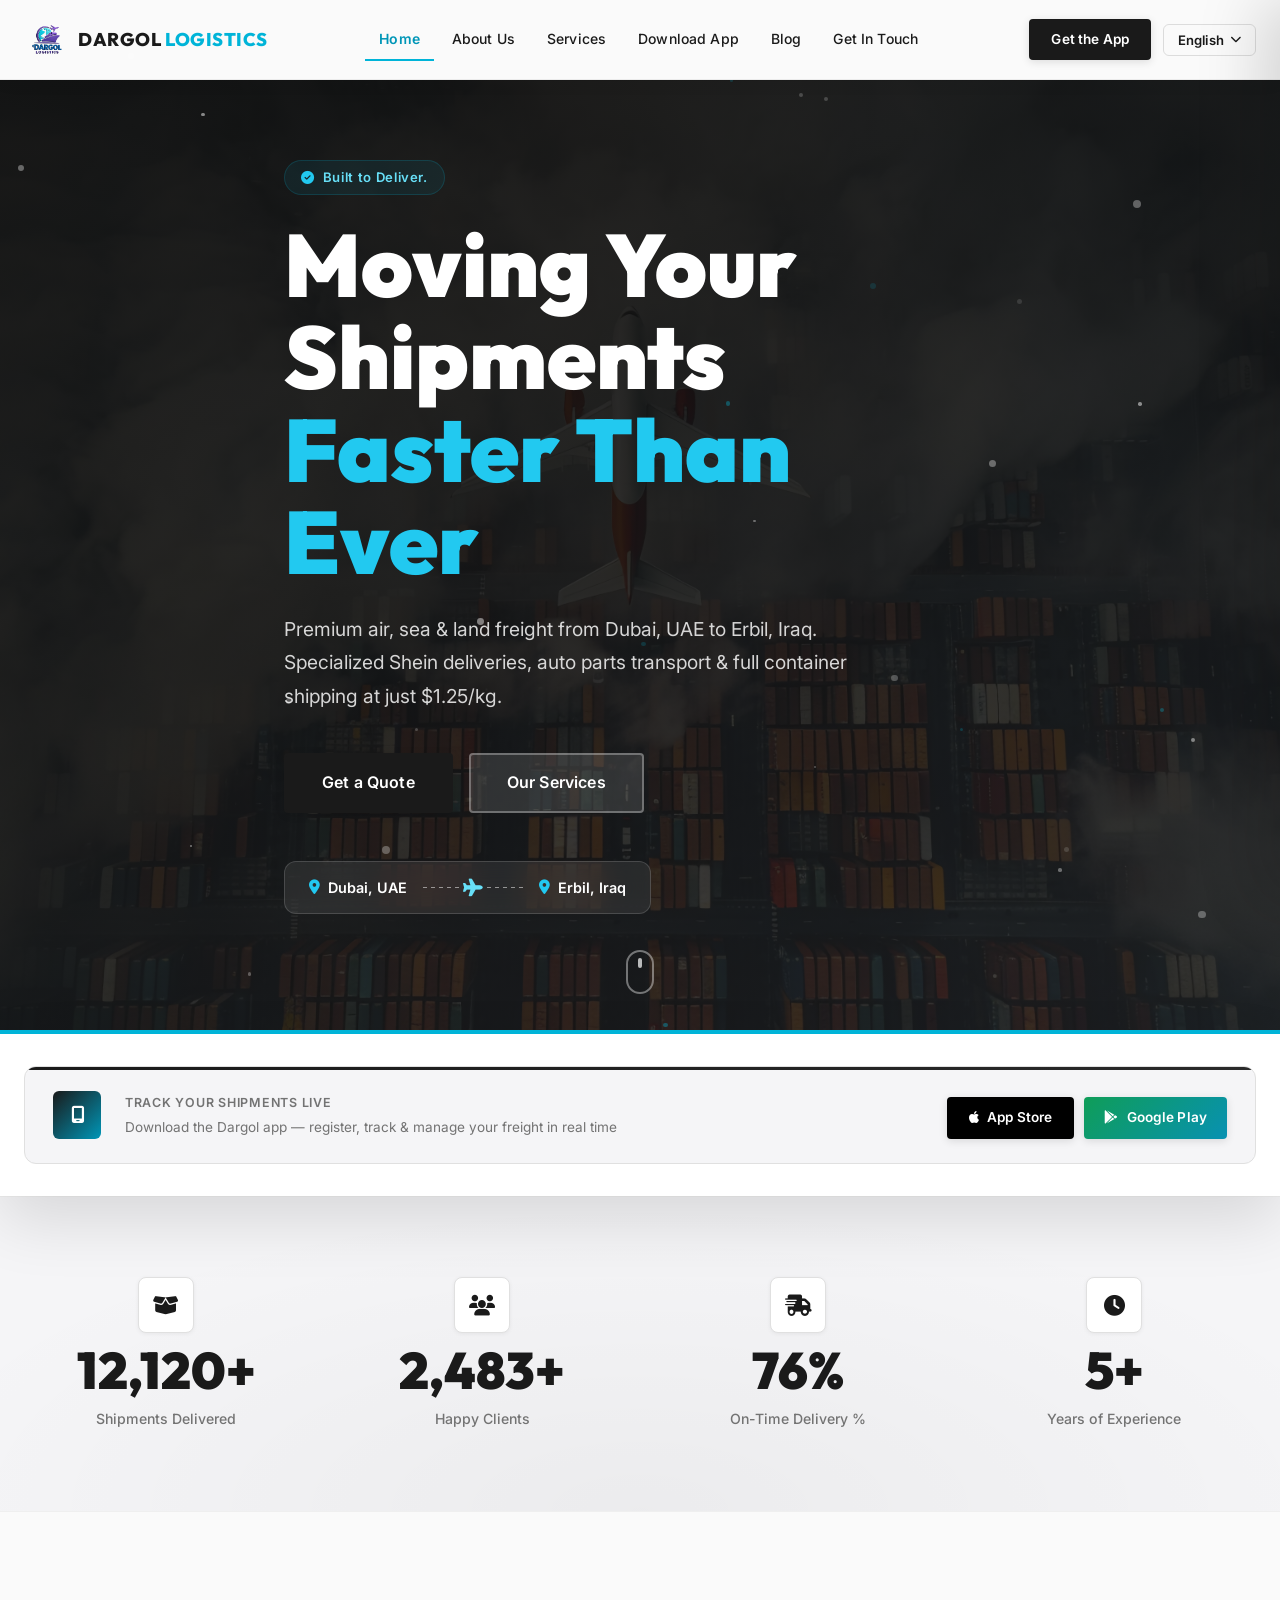
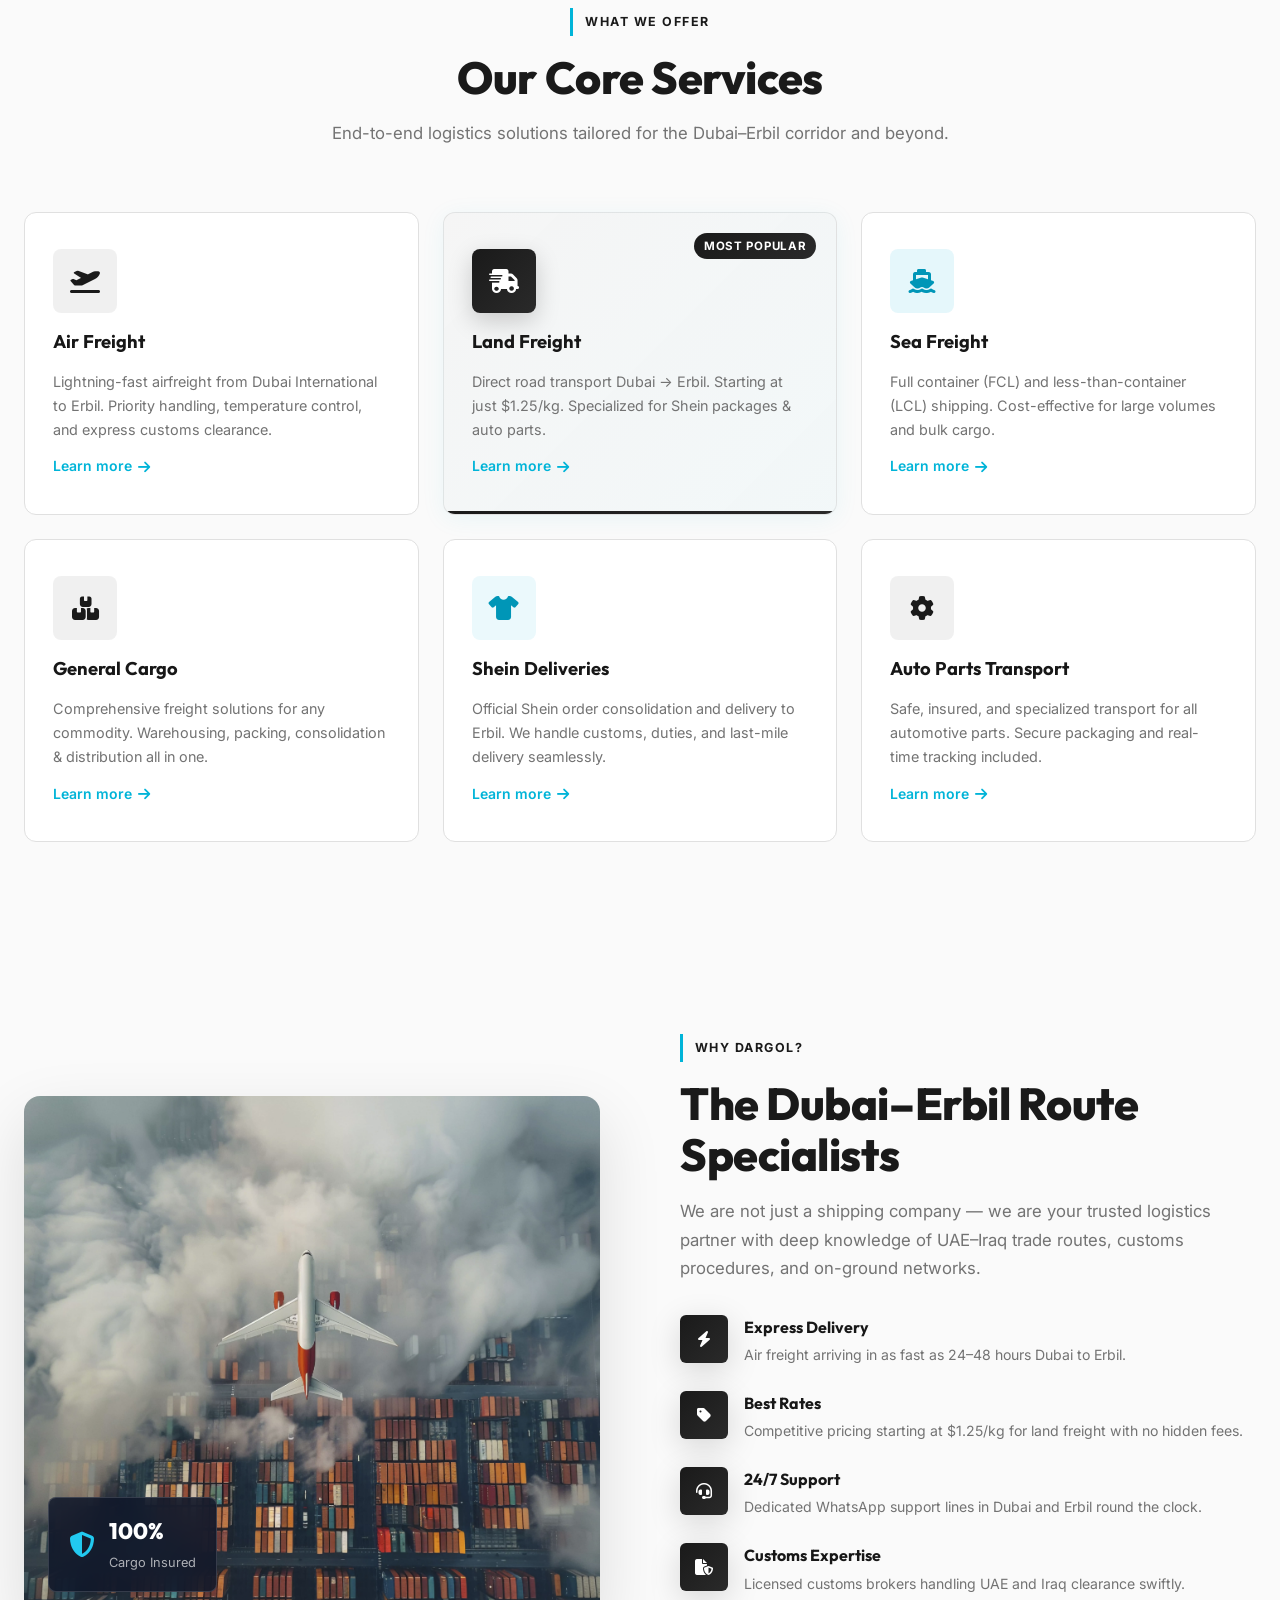
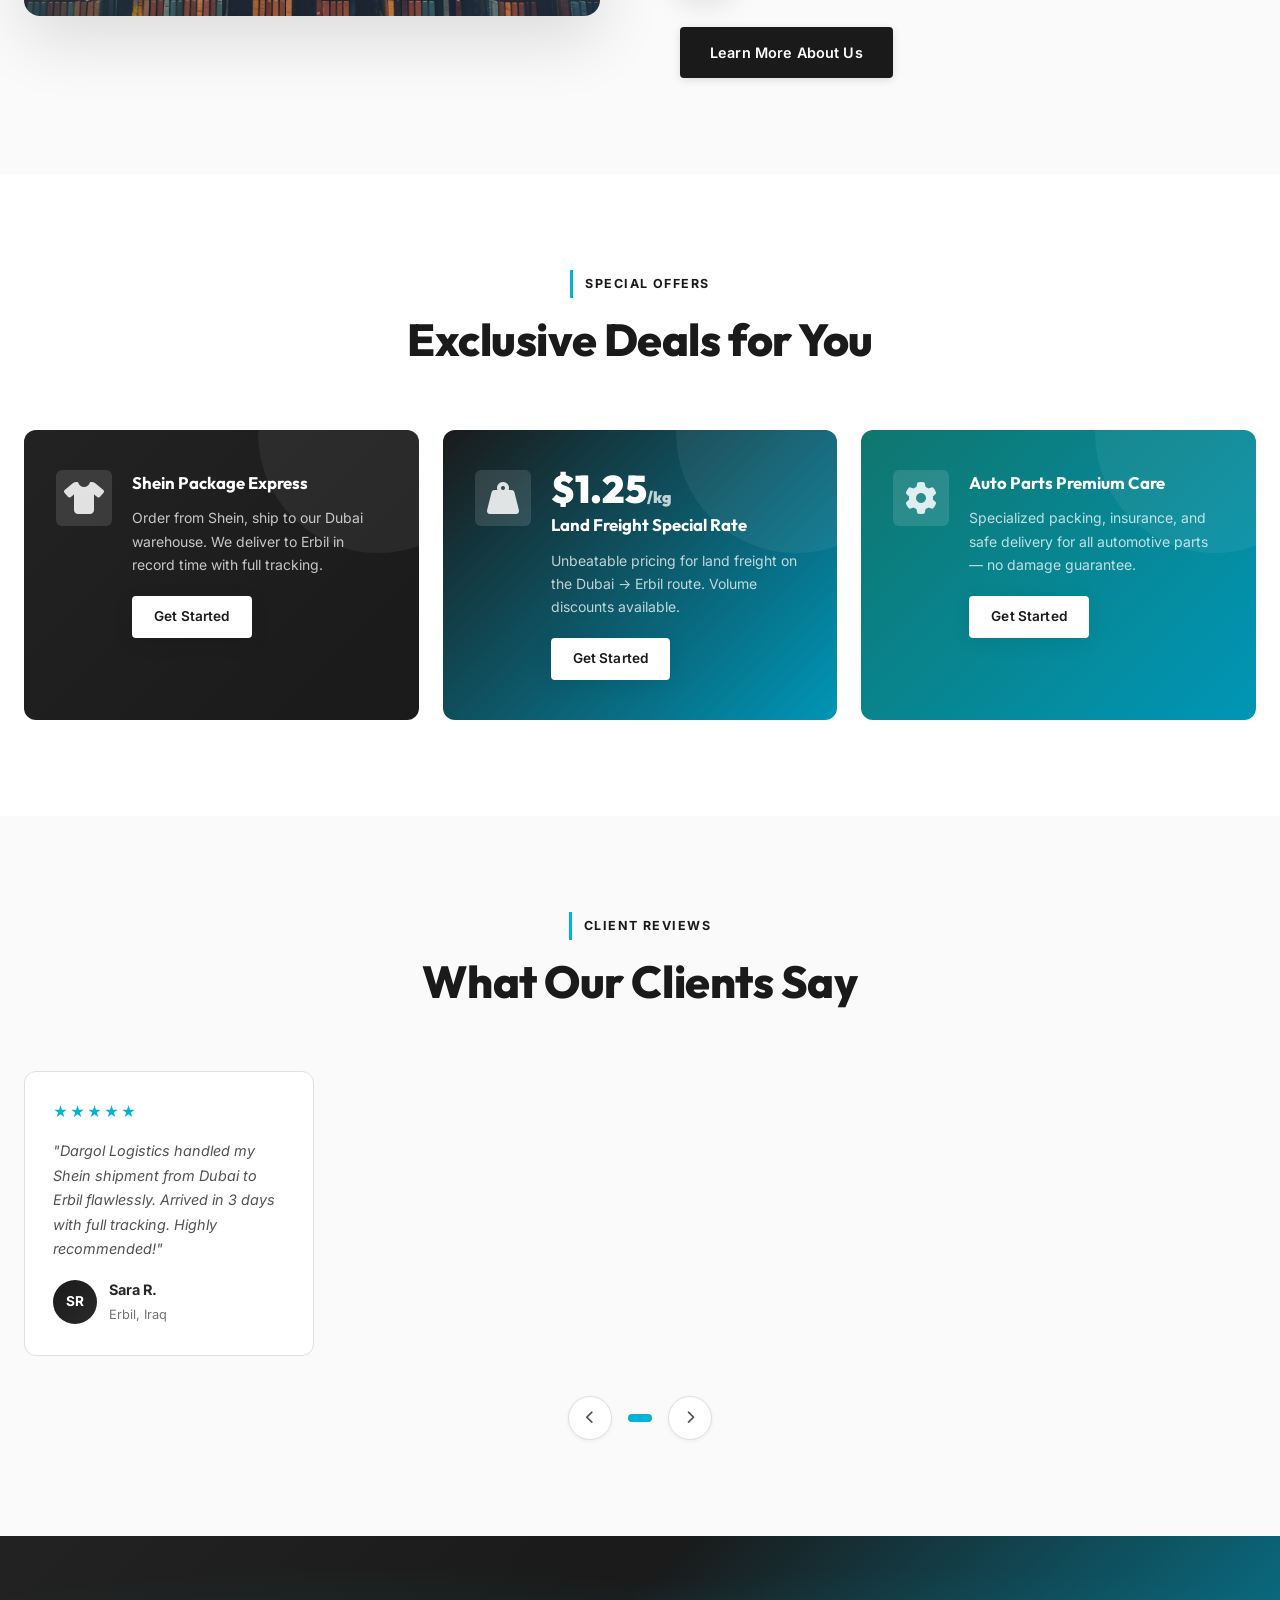
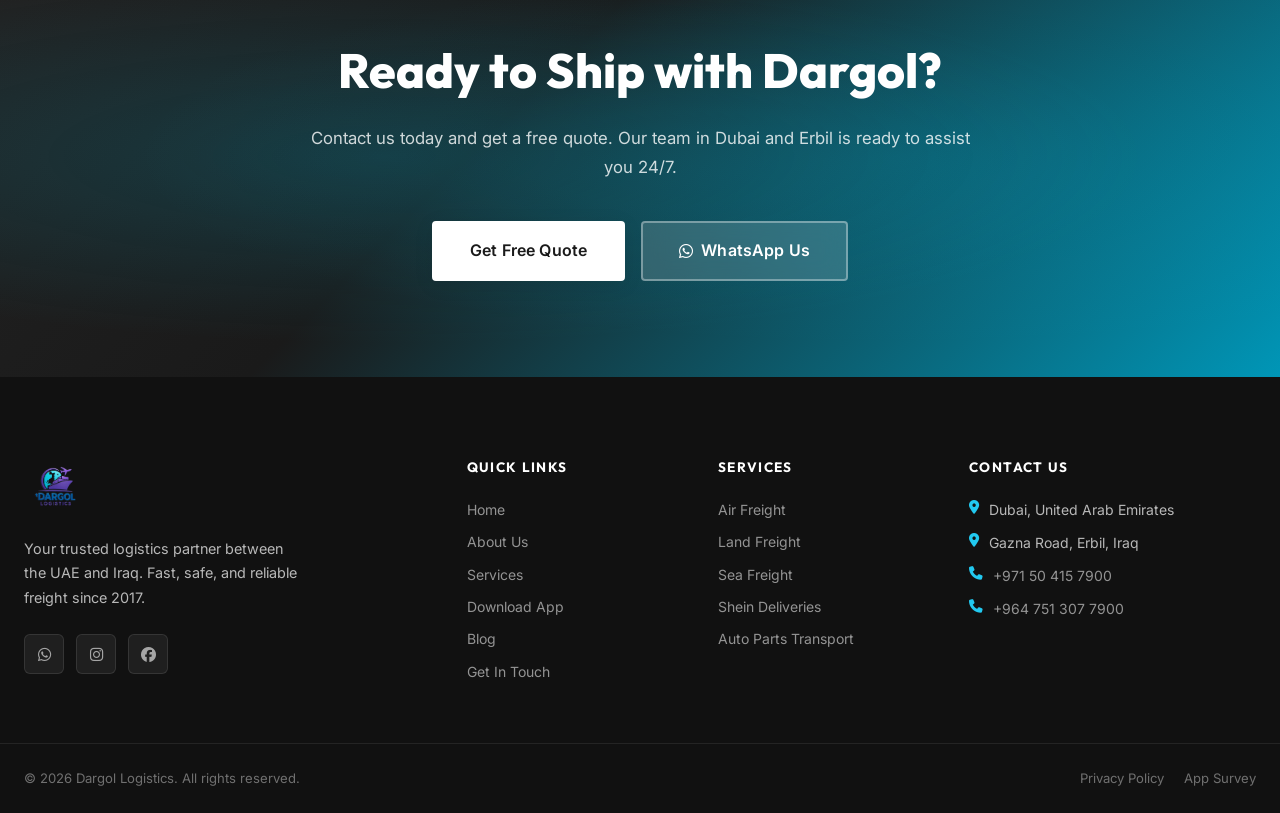
==== commit 9bae1126: "Polish side menu: move language switcher above contacts for easy mobile access" ====
--- a/index.html
+++ b/index.html
@@ -69,15 +69,7 @@
         <i class="fa-solid fa-shield-halved"></i> <span>Privacy Policy</span>
       </a>
     </nav>
-    <div class="side-menu__contacts">
-      <a class="wa-link" href="https://wa.me/971504157900" target="_blank">
-        <i class="fa-brands fa-whatsapp"></i> +971 50 415 7900
-      </a>
-      <a class="wa-link" href="https://wa.me/9647513077900" target="_blank">
-        <i class="fa-brands fa-whatsapp"></i> +964 751 307 7900
-      </a>
-    </div>
-    <!-- Language Switcher — bottom of side menu, text-only -->
+    <!-- Language Switcher -->
     <div class="lang-switcher" id="sideLangSwitcher">
       <p class="lang-switcher__label" data-i18n="change_language">Language</p>
       <div class="lang-switcher__buttons">
@@ -85,6 +77,14 @@
         <button class="lang-btn" data-lang="ku" onclick="switchLang('ku')">کوردی</button>
         <button class="lang-btn" data-lang="ar" onclick="switchLang('ar')">العربية</button>
       </div>
+    </div>
+    <div class="side-menu__contacts">
+      <a class="wa-link" href="https://wa.me/971504157900" target="_blank">
+        <i class="fa-brands fa-whatsapp"></i> +971 50 415 7900
+      </a>
+      <a class="wa-link" href="https://wa.me/9647513077900" target="_blank">
+        <i class="fa-brands fa-whatsapp"></i> +964 751 307 7900
+      </a>
     </div>
   </aside>
   <!-- ═══════════════ TOP NAVIGATION ═══════════════ -->
--- a/css/style.css
+++ b/css/style.css
@@ -1,4 +1,4 @@
-﻿/* ═══════════════════════════════════════════════════════════════
+/* ═══════════════════════════════════════════════════════════════
    DARGOL LOGISTICS — MASTER STYLESHEET
    Premium Palette: Charcoal #1A1A1A · Cyan Accent #00B4D8 · White #FFFFFF
    ═══════════════════════════════════════════════════════════════ */
@@ -378,13 +378,14 @@
   right: -400px;
   width: min(400px, 92vw);
   height: 100dvh;
-  background: linear-gradient(160deg, var(--navy-dark) 0%, #1a0b3b 50%, #0c2a4a 100%);
+  background: #ffffff;
   z-index: 999;
   transition: right var(--transition-slow);
   display: flex;
   flex-direction: column;
   overflow-y: auto;
-  box-shadow: -20px 0 60px rgba(0,0,0,0.5);
+  box-shadow: -20px 0 60px rgba(0,0,0,0.15);
+  border-left: 1px solid var(--gray-200);
 }
 
 body[dir="rtl"] .side-menu {
@@ -401,13 +402,13 @@
   align-items: center;
   justify-content: space-between;
   padding: 24px 24px 20px;
-  border-bottom: 1px solid rgba(255,255,255,0.08);
+  border-bottom: 1px solid var(--gray-200);
 }
 
 .side-menu__logo {
   height: 52px;
   width: auto;
-  filter: brightness(1.1);
+  filter: none;
 }
 
 .side-menu__close {
@@ -417,15 +418,16 @@
   align-items: center;
   justify-content: center;
   border-radius: var(--radius-full);
-  background: rgba(255,255,255,0.08);
-  color: var(--white);
+  background: var(--gray-100);
+  color: var(--gray-700);
   font-size: 1.2rem;
   transition: var(--transition);
-  border: 1px solid rgba(255,255,255,0.12);
+  border: 1px solid var(--gray-200);
 }
 .side-menu__close:hover {
-  background: rgba(0,180,216,0.20);
-  border-color: rgba(200,151,42,0.50);
+  background: rgba(0,180,216,0.10);
+  border-color: var(--cyan-500);
+  color: var(--cyan-600);
   transform: rotate(90deg);
 }
 
@@ -487,10 +489,11 @@
 }
 
 .lang-dropdown__item {
-  display: block;
+  display: flex;
+  align-items: center;
+  justify-content: flex-start;
   width: 100%;
   padding: 11px 18px;
-  text-align: left;
   background: transparent;
   border: none;
   font-size: 0.875rem;
@@ -511,16 +514,15 @@
   font-weight: 700;
 }
 /* RTL: flip dropdown to open left-aligned so it doesn't clip off-screen */
-[dir="rtl"] .lang-dropdown__menu { right: auto; left: 0; }
-[dir="rtl"] .lang-dropdown__item { text-align: right; }
+/* Removed right: auto; left: 0; because navbar is visually LTR even in RTL mode */
 
 /* ────────────────────────────────────────────
    SIDE MENU — Language Switcher (bottom, text-only)
    ──────────────────────────────────────────── */
 .lang-switcher {
-  padding: 20px 20px;
-  border-top: 1px solid rgba(255,255,255,0.10);
-  margin-top: auto;
+  padding: 14px 20px;
+  border-top: 1px solid var(--gray-200);
+  border-bottom: 1px solid var(--gray-200);
 }
 
 .lang-switcher__label {
@@ -528,7 +530,7 @@
   font-weight: 700;
   letter-spacing: 0.12em;
   text-transform: uppercase;
-  color: rgba(255,255,255,0.40);
+  color: var(--gray-400);
   margin-bottom: 12px;
   padding-left: 2px;
 }
@@ -547,25 +549,25 @@
   border-radius: var(--radius-md);
   font-size: 0.82rem;
   font-weight: 600;
-  color: rgba(255,255,255,0.55);
-  background: rgba(255,255,255,0.05);
-  border: 1px solid rgba(255,255,255,0.08);
+  color: var(--gray-600);
+  background: var(--gray-100);
+  border: 1px solid var(--gray-200);
   transition: var(--transition);
   cursor: pointer;
   letter-spacing: 0.01em;
 }
 
 .lang-btn:hover {
-  color: var(--white);
-  background: rgba(255,255,255,0.10);
-  border-color: rgba(255,255,255,0.18);
+  color: var(--cyan-600);
+  background: rgba(0,180,216,0.06);
+  border-color: var(--cyan-500);
 }
 
 .lang-btn.active {
-  background: rgba(0,0,0,0.25);
-  color: var(--white);
-  border-color: rgba(0,180,216,0.35);
-  box-shadow: 0 0 0 1px rgba(0,180,216,0.20) inset;
+  background: var(--indigo-700);
+  color: var(--white);
+  border-color: var(--indigo-700);
+  box-shadow: var(--shadow-sm);
 }
 
 /* ──────── SIDE NAV ──────── */
@@ -584,7 +586,7 @@
   border-radius: var(--radius-md);
   font-size: 0.95rem;
   font-weight: 500;
-  color: rgba(255,255,255,0.7);
+  color: var(--gray-700);
   transition: var(--transition);
   position: relative;
   margin-bottom: 2px;
@@ -593,22 +595,23 @@
 .side-nav-link i {
   width: 20px;
   font-size: 1rem;
-  color: var(--cyan-400);
+  color: var(--cyan-500);
   transition: var(--transition);
 }
 
 .side-nav-link:hover,
 .side-nav-link.active {
-  color: var(--white);
-  background: rgba(255,255,255,0.07);
+  color: var(--indigo-700);
+  background: var(--gray-100);
 }
 
 .side-nav-link.active {
-  background: linear-gradient(135deg, rgba(0,0,0,0.08), rgba(0,180,216,0.08));
-  border: 1px solid rgba(0,0,0,0.06);
-}
-
-.side-nav-link.active i { color: var(--purple-400); }
+  background: linear-gradient(135deg, rgba(0,180,216,0.08), rgba(0,180,216,0.04));
+  border: 1px solid rgba(0,180,216,0.15);
+  color: var(--cyan-600);
+}
+
+.side-nav-link.active i { color: var(--cyan-500); }
 
 .side-nav-link::after {
   content: '›';
@@ -616,19 +619,20 @@
   right: 16px;
   font-size: 1.2rem;
   opacity: 0;
+  color: var(--cyan-500);
   transition: var(--transition);
 }
 body[dir="rtl"] .side-nav-link::after { right: auto; left: 16px; content: '‹'; }
 
-.side-nav-link:hover::after { opacity: 0.5; transform: translateX(4px); }
+.side-nav-link:hover::after { opacity: 0.6; transform: translateX(4px); }
 
 /* ──────── SIDE CONTACTS ──────── */
 .side-menu__contacts {
-  padding: 20px 24px;
-  border-top: 1px solid rgba(255,255,255,0.08);
+  padding: 16px 24px;
   display: flex;
   flex-direction: column;
-  gap: 12px;
+  gap: 10px;
+  margin-top: auto;
 }
 
 .wa-link {
@@ -2494,7 +2498,6 @@
 body[dir="rtl"] .toast { right: auto; left: 32px; }
 
 /* RTL: lang dropdown position */
-[dir="rtl"] .lang-dropdown__menu { right: auto; left: 0; }
 [dir="rtl"] .lang-dropdown__item { text-align: right; }
 [dir="rtl"] .lang-dropdown__toggle { flex-direction: row-reverse; }
 
@@ -3701,5 +3704,34 @@
   margin-right: 0;
 }
 
-
-
+/* ── 23. RESPONSIVE FIXES FOR MOBILE TABS (Zoom / Scroll Right-Left) ── */
+@media (max-width: 768px) {
+  html, body {
+    max-width: 100vw;
+    overflow-x: hidden;
+  }
+  
+  /* Prevent inline grid styles from forcing elements wider than screen */
+  div[style*="display:grid"], 
+  div[style*="display: grid"] {
+    grid-template-columns: 1fr !important;
+  }
+  
+  /* Fix track bar squishing on RTL by forcing column */
+  [dir="rtl"] .track-bar__inner {
+    flex-direction: column !important;
+  }
+  
+  /* Fix home stats overflowing column width */
+  .stat-card__num {
+    font-size: 2.2rem !important;
+  }
+  
+  /* Fix about us stats wrapping awkwardly */
+  div[style*="min-width:120px"], 
+  div[style*="min-width: 120px"] {
+    flex: 1 !important;
+    min-width: 90px !important;
+    padding: 16px !important;
+  }
+}
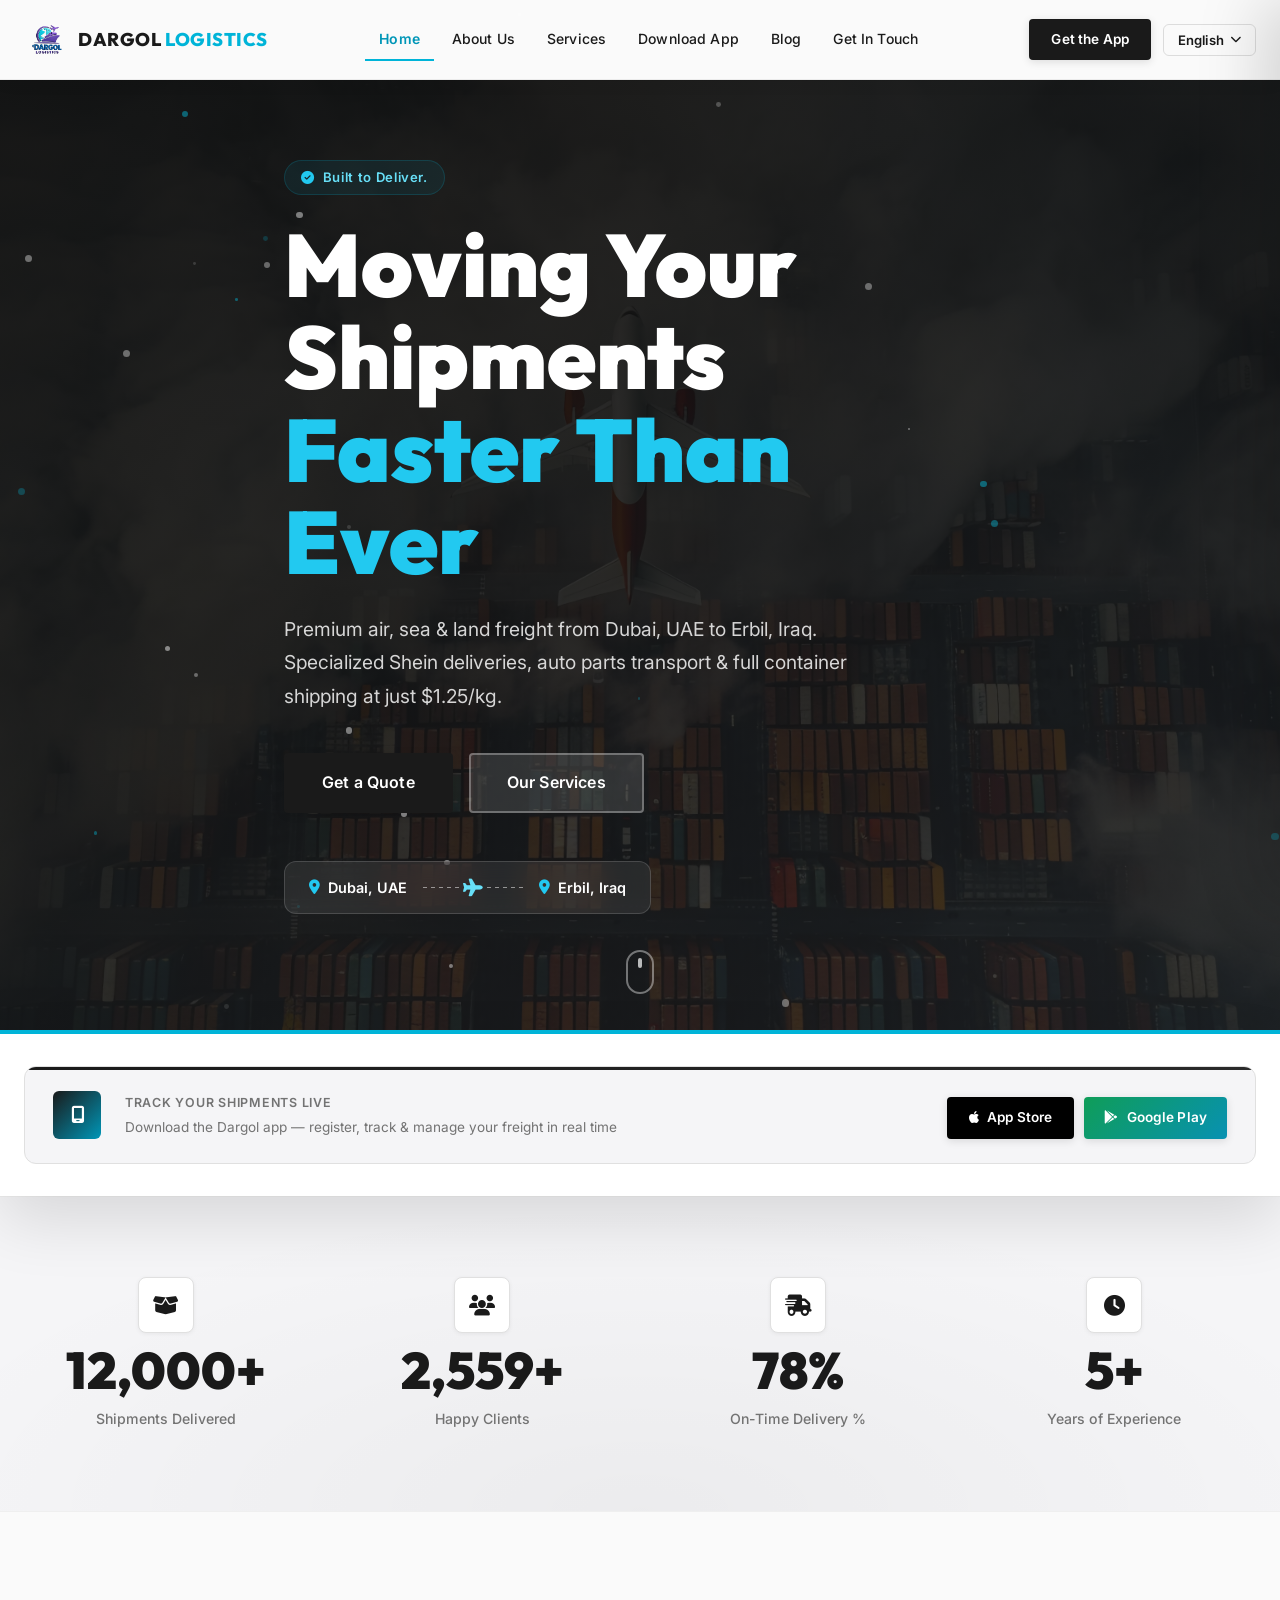
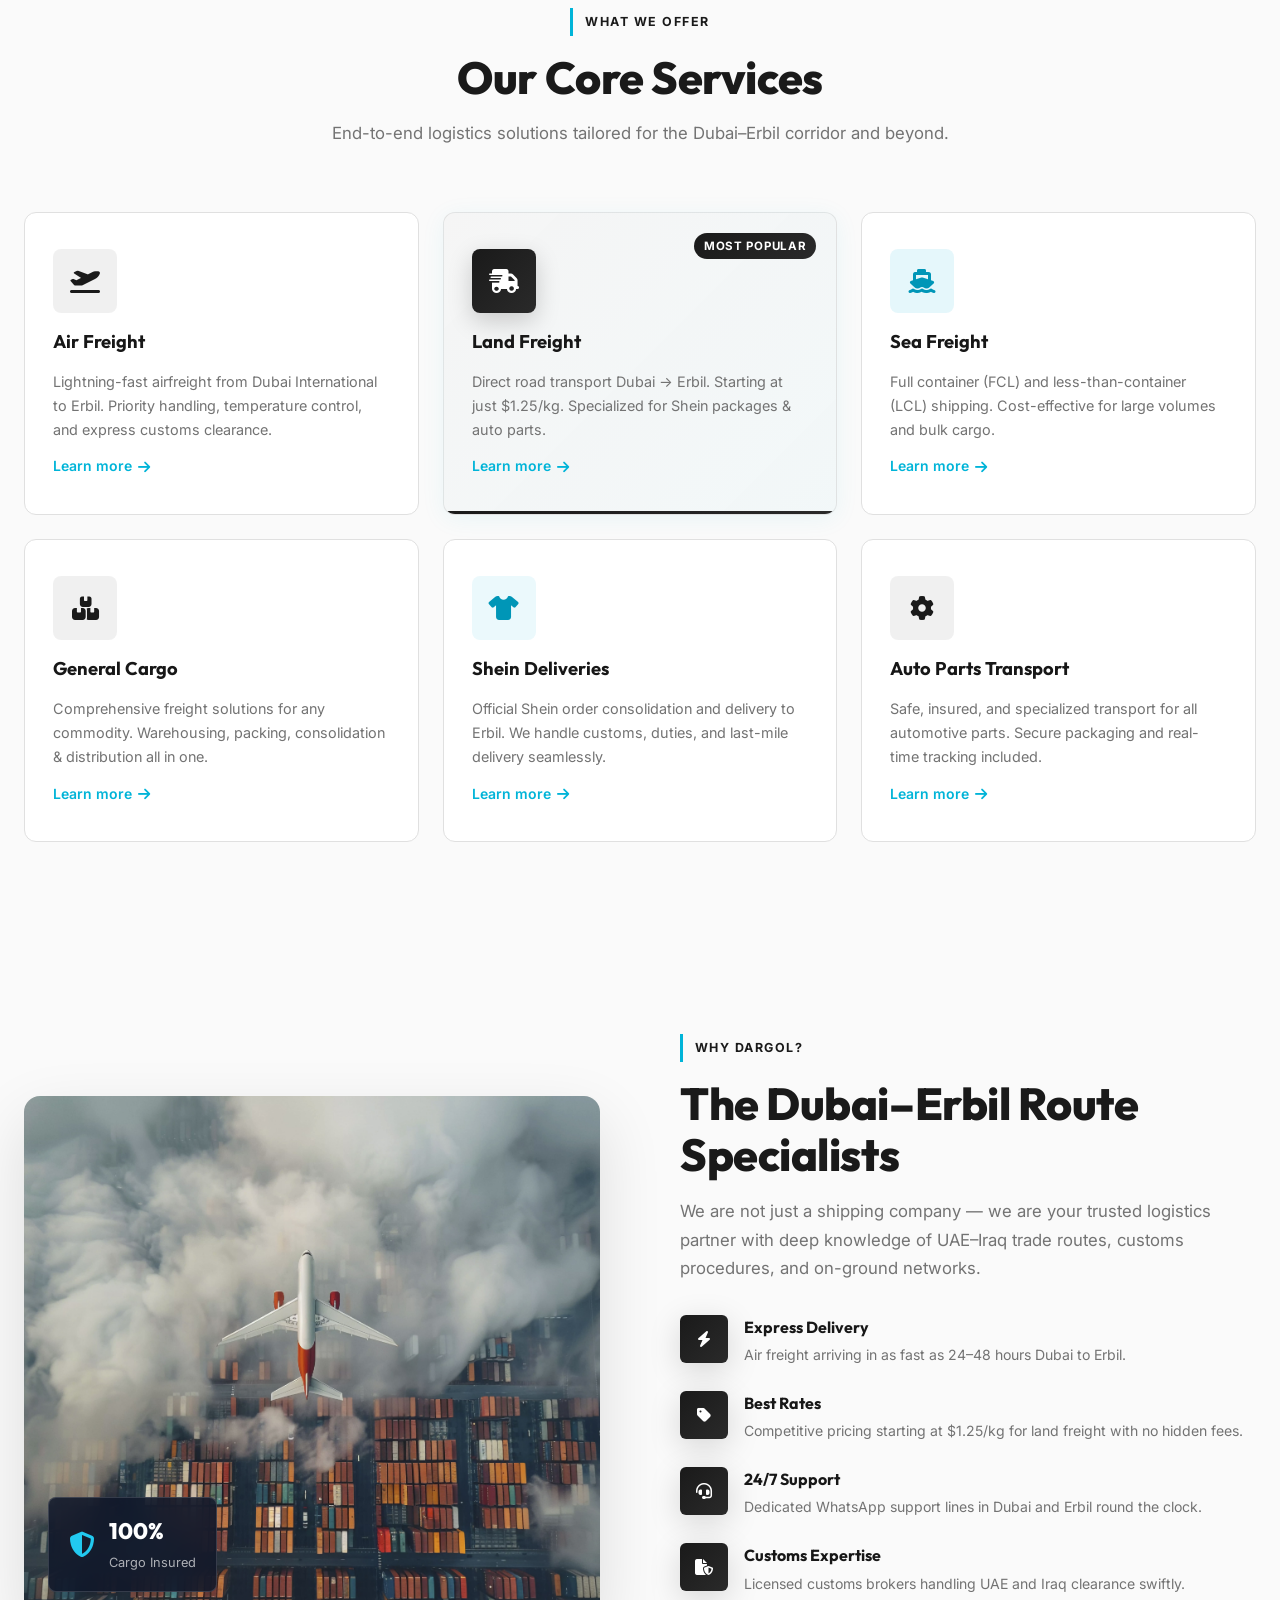
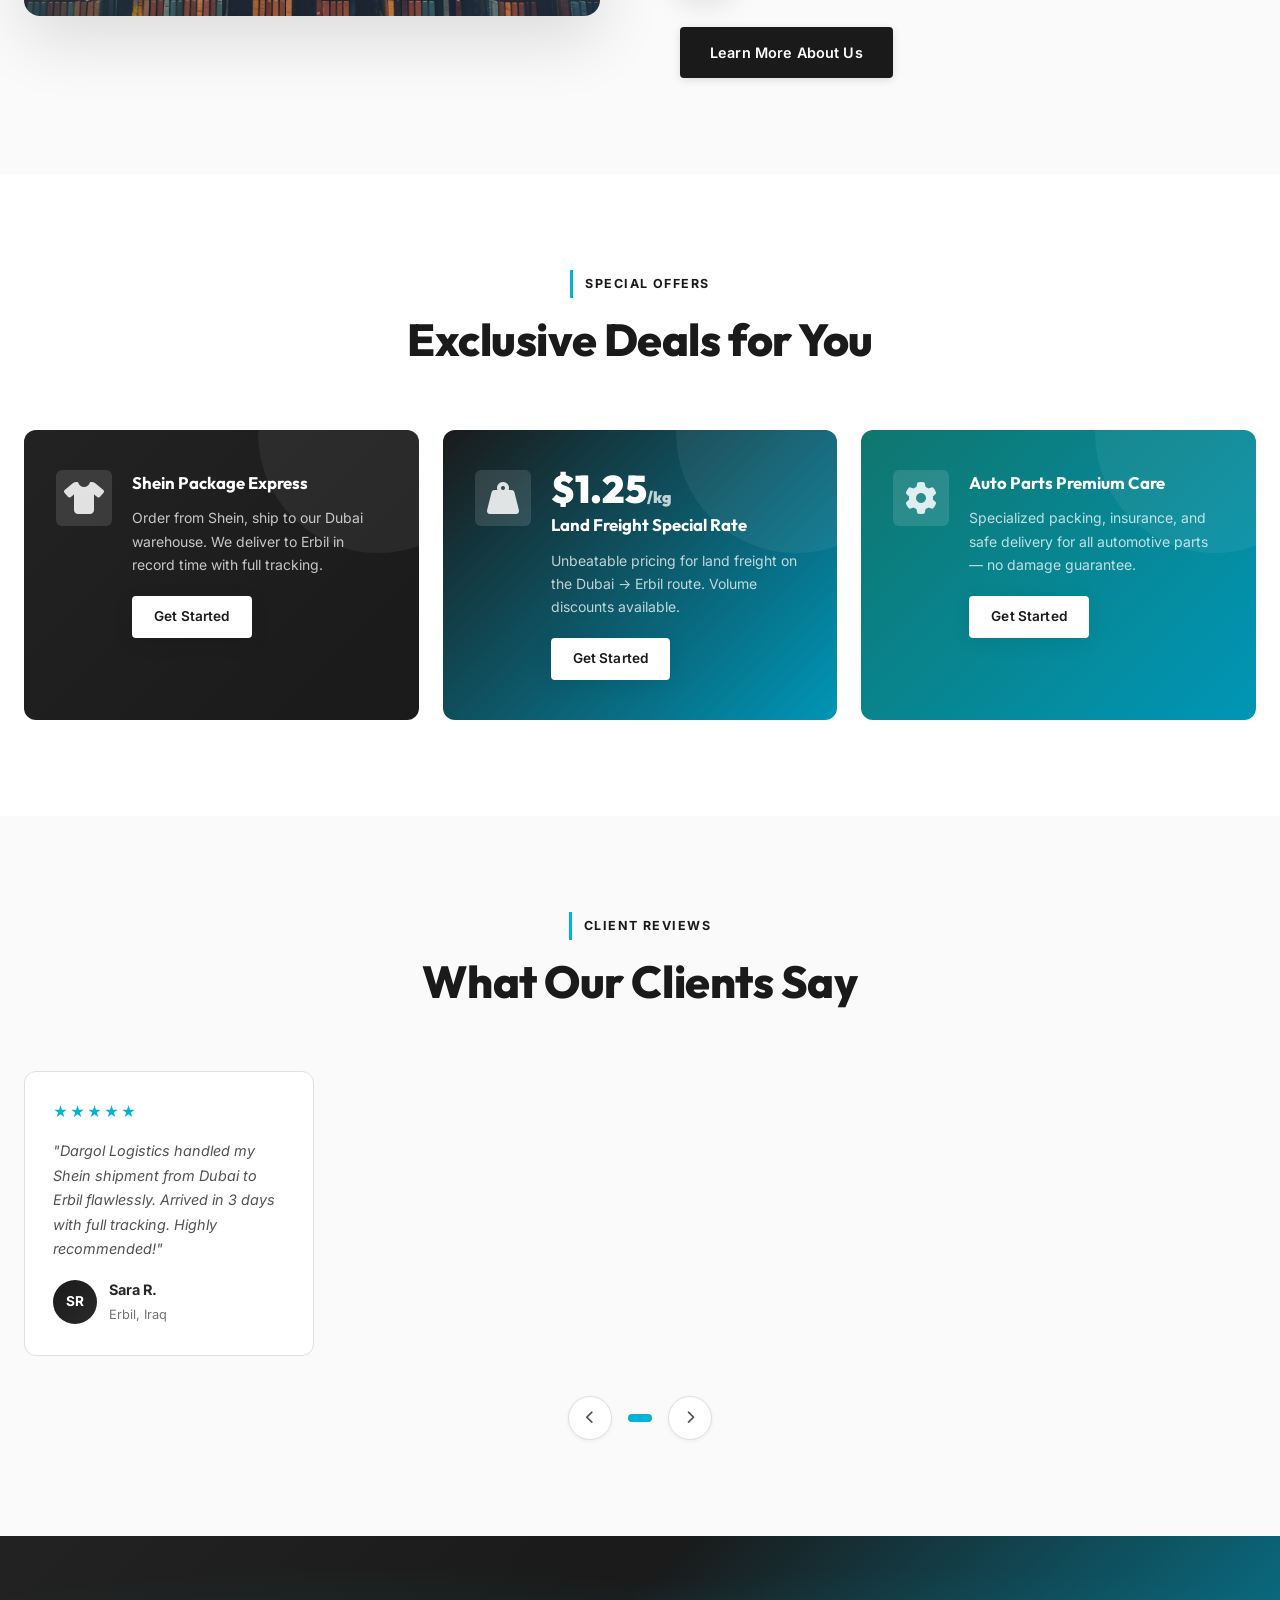
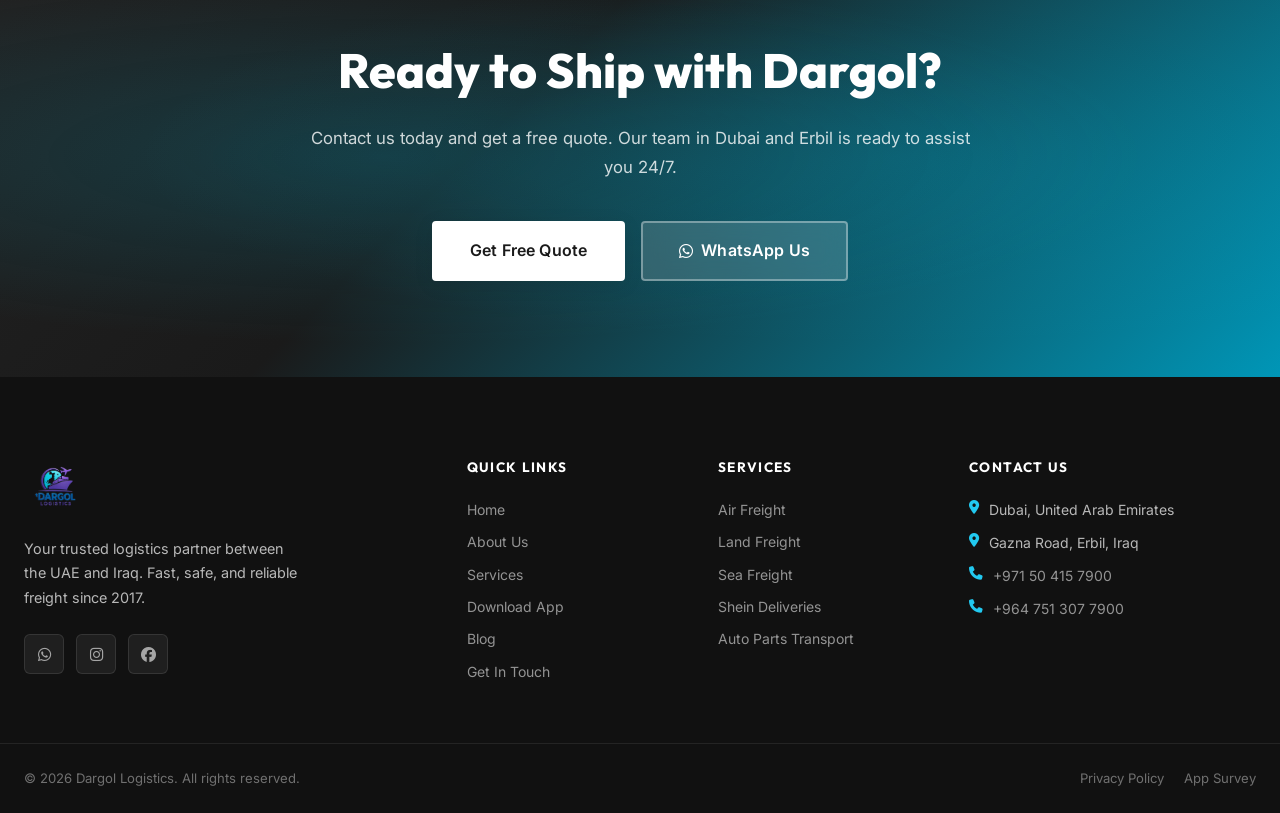
==== commit 578258b7: "Translate app download bar and center content on mobile" ====
--- a/index.html
+++ b/index.html
@@ -181,11 +181,11 @@
           <i class="fa-solid fa-mobile-screen"></i>
         </div>
         <div class="track-bar__field">
-          <label>Track Your Shipments Live</label>
+          <label data-i18n="track_app_title">Track Your Shipments Live</label>
           <span style="font-size:0.85rem; color:var(--gray-500);">Download the Dargol app — register, track &amp; manage
             your freight in real time</span>
         </div>
-        <div style="display:flex; gap:10px; flex-shrink:0; flex-wrap:wrap;">
+        <div class="track-bar__buttons" style="display:flex; gap:10px; flex-shrink:0; flex-wrap:wrap; justify-content:center;">
           <a class="btn btn--primary btn--sm" href="https://apps.apple.com/iq/app/dargol-logistics/id6765804673"
             rel="noopener" style="background:#000; border-color:#000;" target="_blank">
             <i class="fa-brands fa-apple"></i> App Store
--- a/css/style.css
+++ b/css/style.css
@@ -2451,7 +2451,7 @@
 
   .hero__title { font-size: clamp(2.2rem, 8vw, 3rem); }
 
-  .track-bar__inner { flex-direction: column; gap: 12px; }
+  .track-bar__inner { flex-direction: column; gap: 16px; align-items: center; text-align: center; }
   .track-bar__inner .btn { width: 100%; justify-content: center; }
 
   .services-grid { grid-template-columns: 1fr; }
